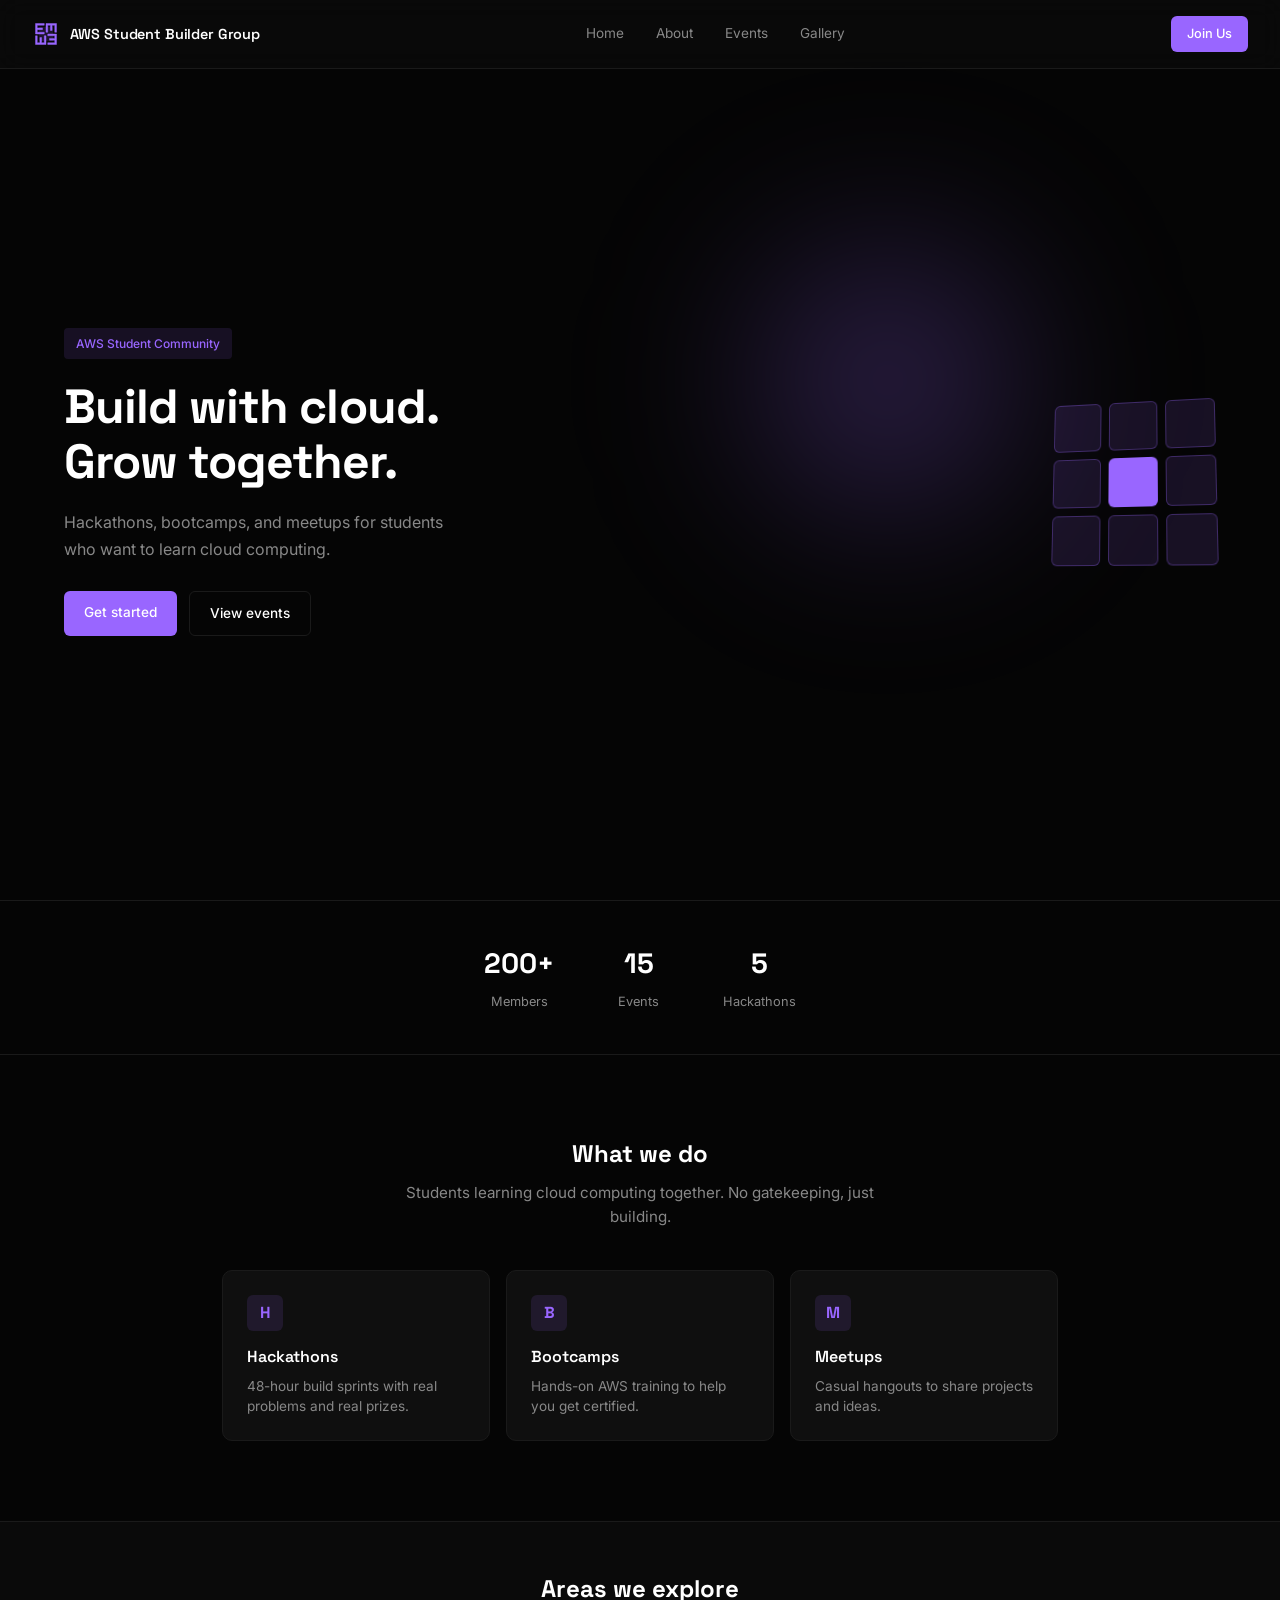
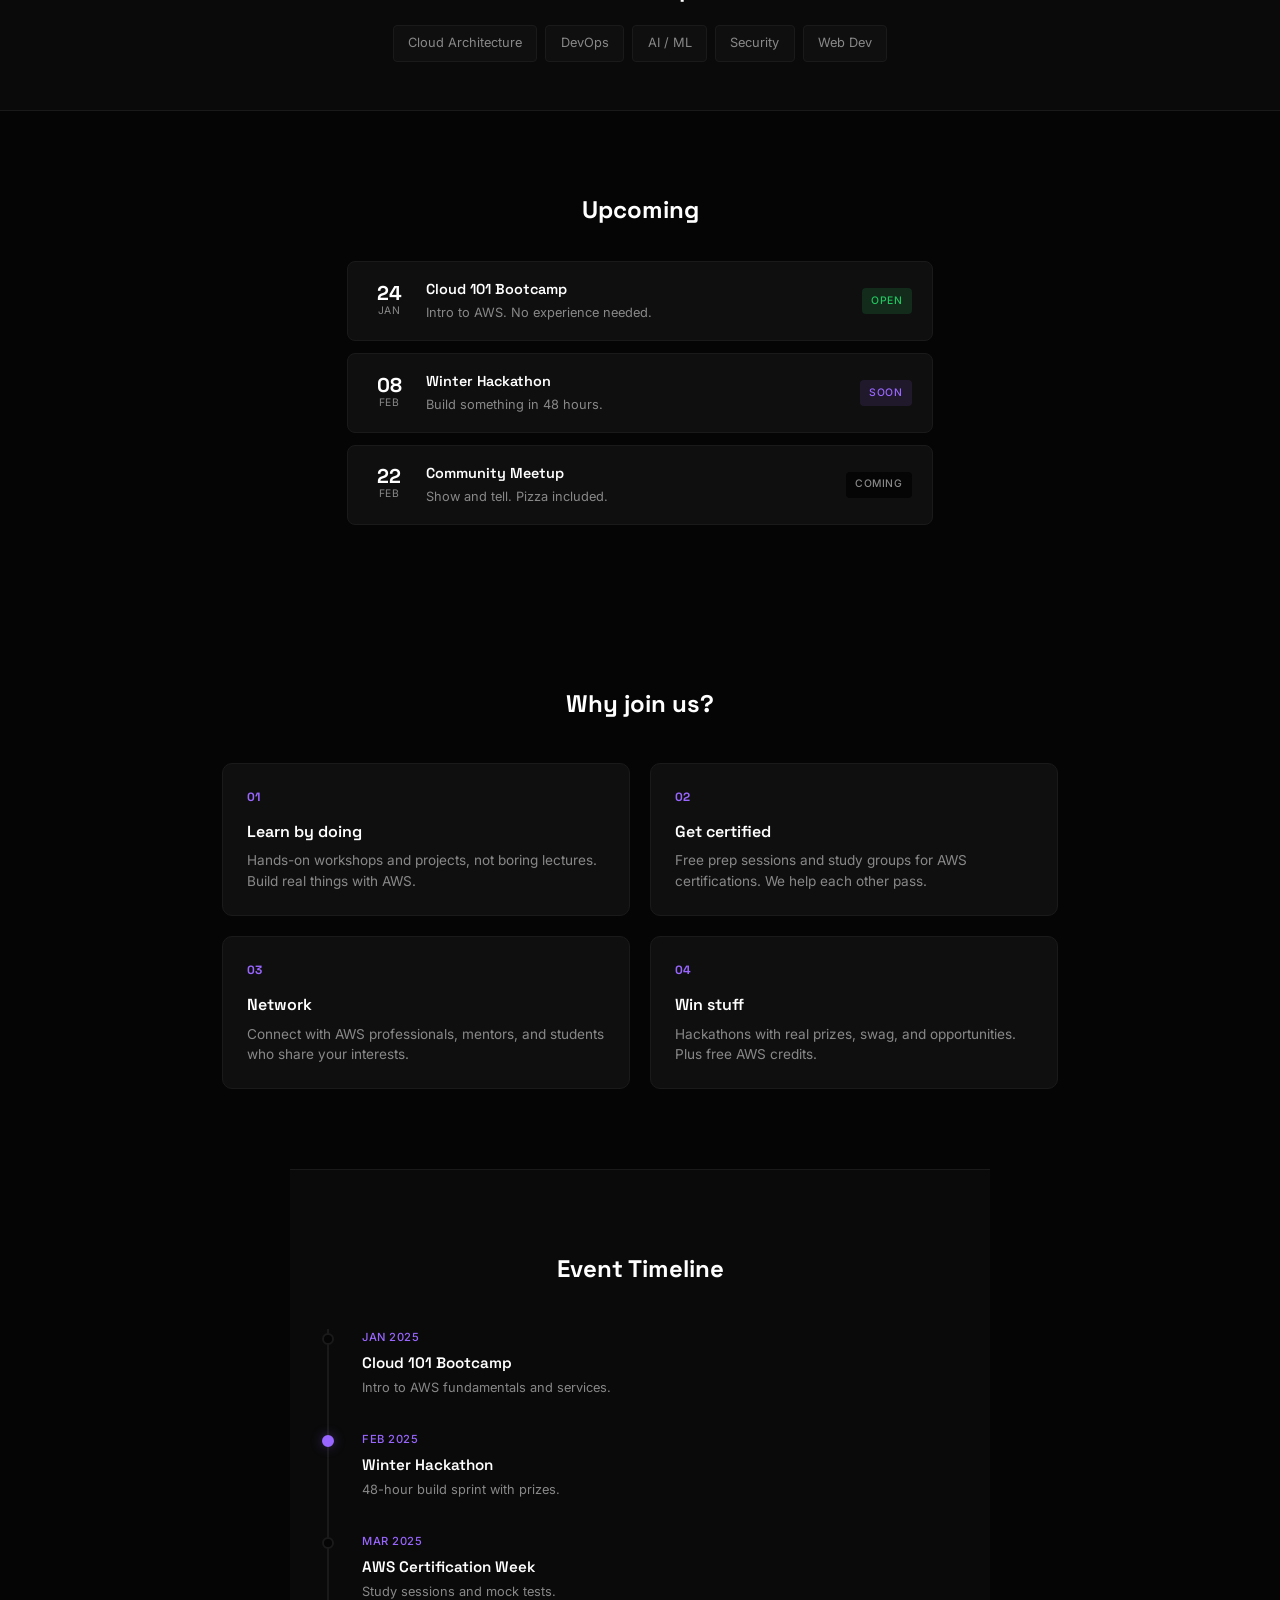
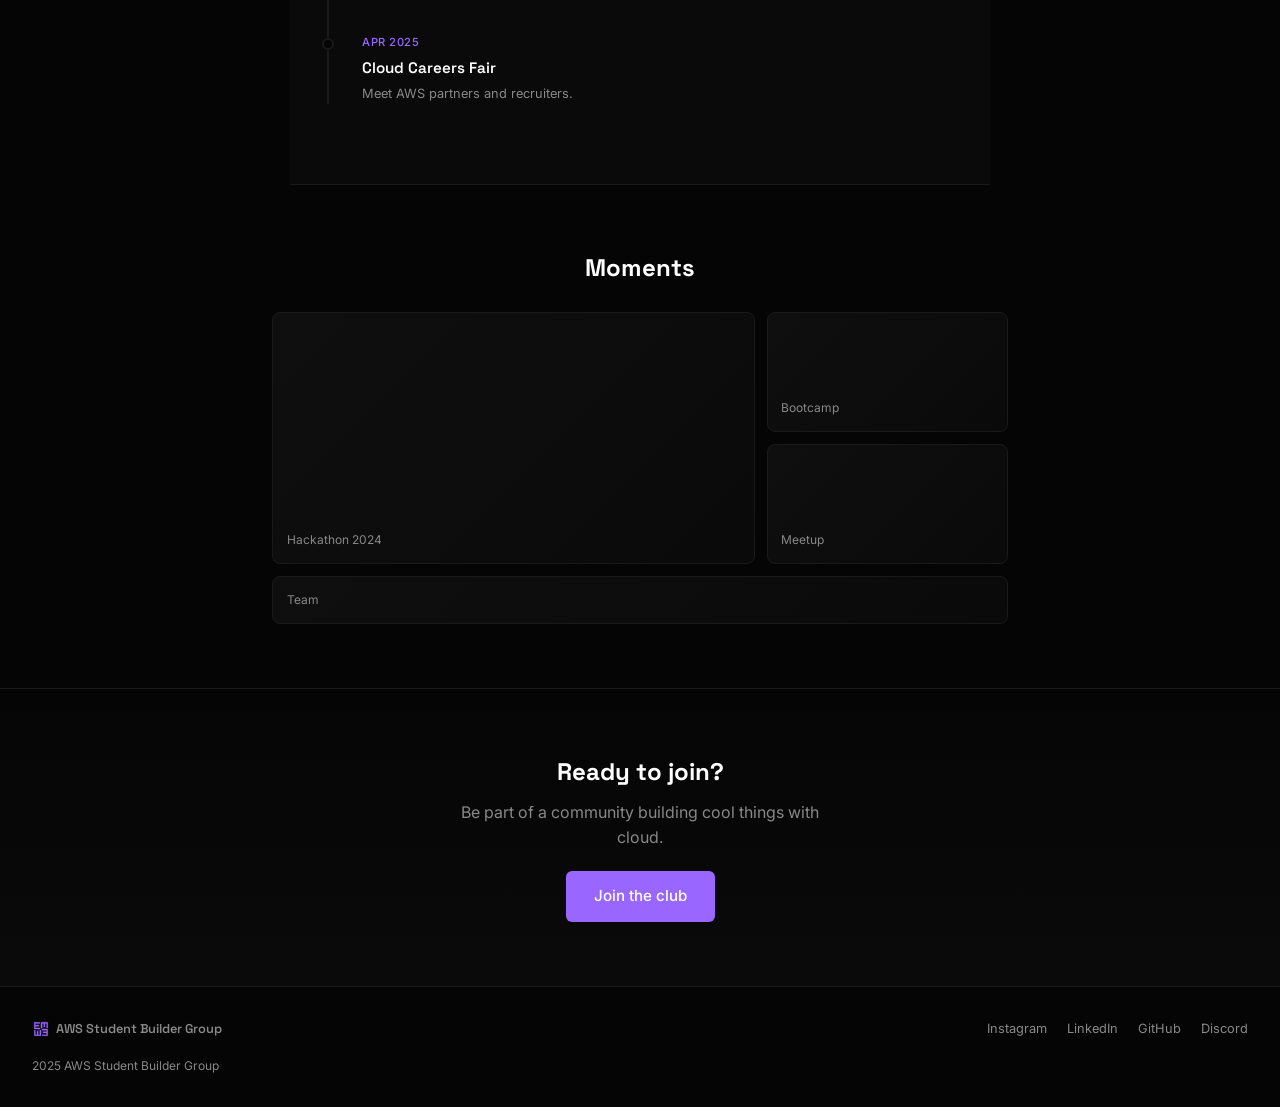
==== index.html @ 711fc190 "." ====
<!DOCTYPE html>
<html lang="en">
<head>
  <meta charset="UTF-8">
  <meta name="viewport" content="width=device-width, initial-scale=1.0">
  <title>AWS Student Builder Group</title>
  <link rel="stylesheet" href="style.css">
  <link rel="preconnect" href="https://fonts.googleapis.com">
  <link href="https://fonts.googleapis.com/css2?family=Inter:wght@400;500;600&family=Space+Grotesk:wght@500;600;700&display=swap" rel="stylesheet">
</head>
<body>

  <nav class="nav">
    <a href="#" class="logo">
      <div class="e-square-logo">
        <svg viewBox="0 0 32 32" fill="none" xmlns="http://www.w3.org/2000/svg">
          <!-- Top E (horizontal) -->
          <path d="M4 4H14V6H6V9H12V11H6V14H14V16H4V4Z" fill="var(--purple)" stroke="var(--purple)" stroke-width="0.5"/>
          <!-- Right E (rotated 90deg) -->
          <path d="M28 4V14H26V6H23V12H21V6H18V14H16V4H28Z" fill="var(--purple)" stroke="var(--purple)" stroke-width="0.5"/>
          <!-- Bottom E (horizontal, flipped) -->
          <path d="M28 28H18V26H26V23H20V21H26V18H18V16H28V28Z" fill="var(--purple)" stroke="var(--purple)" stroke-width="0.5"/>
          <!-- Left E (rotated 90deg, flipped) -->
          <path d="M4 28V18H6V26H9V20H11V26H14V18H16V28H4Z" fill="var(--purple)" stroke="var(--purple)" stroke-width="0.5"/>
          <!-- Inner fill (lighter) -->
          <rect x="8" y="8" width="16" height="16" fill="rgba(153, 102, 255, 0.15)" rx="1"/>
        </svg>
      </div>
      <span class="logo-text">AWS Student Builder Group</span>
    </a>
    
    <div class="nav-links" id="navLinks">
      <a href="#home">Home</a>
      <a href="#about">About</a>
      <a href="#events">Events</a>
      <a href="#gallery">Gallery</a>
    </div>
    
    <a href="#join" class="nav-btn">Join Us</a>
    
    <button class="burger" id="burger" aria-label="Menu">
      <span></span>
    </button>
  </nav>

  <main>
    <section class="hero" id="home">
      <div class="hero-glow"></div>
      <div class="hero-content">
        <p class="tag">AWS Student Community</p>
        <h1>Build with cloud.<br>Grow together.</h1>
        <p class="hero-sub">Hackathons, bootcamps, and meetups for students who want to learn cloud computing.</p>
        <div class="hero-btns">
          <a href="#join" class="btn primary">Get started</a>
          <a href="#events" class="btn secondary">View events</a>
        </div>
      </div>
      <div class="hero-visual">
        <div class="cube-grid">
          <div class="cube c1"></div>
          <div class="cube c2"></div>
          <div class="cube c3"></div>
          <div class="cube c4"></div>
          <div class="cube c5"></div>
          <div class="cube c6"></div>
          <div class="cube c7"></div>
          <div class="cube c8"></div>
          <div class="cube c9"></div>
        </div>
      </div>
    </section>

    <section class="stats">
      <div class="stat">
        <span class="stat-num">200+</span>
        <span class="stat-label">Members</span>
      </div>
      <div class="stat">
        <span class="stat-num">15</span>
        <span class="stat-label">Events</span>
      </div>
      <div class="stat">
        <span class="stat-num">5</span>
        <span class="stat-label">Hackathons</span>
      </div>
    </section>

    <section class="about" id="about">
      <div class="about-header">
        <h2>What we do</h2>
        <p>Students learning cloud computing together. No gatekeeping, just building.</p>
      </div>
      <div class="cards">
        <div class="card">
          <div class="card-icon">H</div>
          <h3>Hackathons</h3>
          <p>48-hour build sprints with real problems and real prizes.</p>
        </div>
        <div class="card">
          <div class="card-icon">B</div>
          <h3>Bootcamps</h3>
          <p>Hands-on AWS training to help you get certified.</p>
        </div>
        <div class="card">
          <div class="card-icon">M</div>
          <h3>Meetups</h3>
          <p>Casual hangouts to share projects and ideas.</p>
        </div>
      </div>
    </section>

    <section class="domains">
      <h2>Areas we explore</h2>
      <div class="domain-pills">
        <span class="pill">Cloud Architecture</span>
        <span class="pill">DevOps</span>
        <span class="pill">AI / ML</span>
        <span class="pill">Security</span>
        <span class="pill">Web Dev</span>
      </div>
    </section>

    <section class="events" id="events">
      <h2>Upcoming</h2>
      <div class="events-list">
        <article class="event">
          <div class="event-date">
            <span class="day">24</span>
            <span class="month">Jan</span>
          </div>
          <div class="event-info">
            <h3>Cloud 101 Bootcamp</h3>
            <p>Intro to AWS. No experience needed.</p>
          </div>
          <span class="event-status open">Open</span>
        </article>
        <article class="event">
          <div class="event-date">
            <span class="day">08</span>
            <span class="month">Feb</span>
          </div>
          <div class="event-info">
            <h3>Winter Hackathon</h3>
            <p>Build something in 48 hours.</p>
          </div>
          <span class="event-status soon">Soon</span>
        </article>
        <article class="event">
          <div class="event-date">
            <span class="day">22</span>
            <span class="month">Feb</span>
          </div>
          <div class="event-info">
            <h3>Community Meetup</h3>
            <p>Show and tell. Pizza included.</p>
          </div>
          <span class="event-status">Coming</span>
        </article>
      </div>
    </section>

    <section class="why-join" id="why">
      <h2>Why join us?</h2>
      <div class="why-grid">
        <div class="why-card">
          <div class="why-num">01</div>
          <h3>Learn by doing</h3>
          <p>Hands-on workshops and projects, not boring lectures. Build real things with AWS.</p>
        </div>
        <div class="why-card">
          <div class="why-num">02</div>
          <h3>Get certified</h3>
          <p>Free prep sessions and study groups for AWS certifications. We help each other pass.</p>
        </div>
        <div class="why-card">
          <div class="why-num">03</div>
          <h3>Network</h3>
          <p>Connect with AWS professionals, mentors, and students who share your interests.</p>
        </div>
        <div class="why-card">
          <div class="why-num">04</div>
          <h3>Win stuff</h3>
          <p>Hackathons with real prizes, swag, and opportunities. Plus free AWS credits.</p>
        </div>
      </div>
    </section>

    <section class="timeline" id="timeline">
      <h2>Event Timeline</h2>
      <div class="timeline-track">
        <div class="timeline-item">
          <div class="timeline-dot"></div>
          <div class="timeline-content">
            <span class="timeline-date">Jan 2025</span>
            <h3>Cloud 101 Bootcamp</h3>
            <p>Intro to AWS fundamentals and services.</p>
          </div>
        </div>
        <div class="timeline-item">
          <div class="timeline-dot active"></div>
          <div class="timeline-content">
            <span class="timeline-date">Feb 2025</span>
            <h3>Winter Hackathon</h3>
            <p>48-hour build sprint with prizes.</p>
          </div>
        </div>
        <div class="timeline-item">
          <div class="timeline-dot"></div>
          <div class="timeline-content">
            <span class="timeline-date">Mar 2025</span>
            <h3>AWS Certification Week</h3>
            <p>Study sessions and mock tests.</p>
          </div>
        </div>
        <div class="timeline-item">
          <div class="timeline-dot"></div>
          <div class="timeline-content">
            <span class="timeline-date">Apr 2025</span>
            <h3>Cloud Careers Fair</h3>
            <p>Meet AWS partners and recruiters.</p>
          </div>
        </div>
      </div>
    </section>

    <section class="gallery" id="gallery">
      <h2>Moments</h2>
      <div class="gallery-grid">
        <div class="gallery-item g1"><span>Hackathon 2024</span></div>
        <div class="gallery-item g2"><span>Bootcamp</span></div>
        <div class="gallery-item g3"><span>Meetup</span></div>
        <div class="gallery-item g4"><span>Team</span></div>
      </div>
    </section>

    <section class="join" id="join">
      <div class="join-content">
        <h2>Ready to join?</h2>
        <p>Be part of a community building cool things with cloud.</p>
        <a href="#" class="btn primary lg">Join the club</a>
      </div>
    </section>
  </main>

  <footer class="footer">
    <div class="footer-inner">
      <div class="footer-brand">
        <div class="e-square-logo sm">
          <svg viewBox="0 0 32 32" fill="none" xmlns="http://www.w3.org/2000/svg">
            <path d="M4 4H14V6H6V9H12V11H6V14H14V16H4V4Z" fill="var(--purple)" stroke="var(--purple)" stroke-width="0.5"/>
            <path d="M28 4V14H26V6H23V12H21V6H18V14H16V4H28Z" fill="var(--purple)" stroke="var(--purple)" stroke-width="0.5"/>
            <path d="M28 28H18V26H26V23H20V21H26V18H18V16H28V28Z" fill="var(--purple)" stroke="var(--purple)" stroke-width="0.5"/>
            <path d="M4 28V18H6V26H9V20H11V26H14V18H16V28H4Z" fill="var(--purple)" stroke="var(--purple)" stroke-width="0.5"/>
            <rect x="8" y="8" width="16" height="16" fill="rgba(153, 102, 255, 0.15)" rx="1"/>
          </svg>
        </div>
        <span>AWS Student Builder Group</span>
      </div>
      <div class="footer-links">
        <a href="#">Instagram</a>
        <a href="#">LinkedIn</a>
        <a href="#">GitHub</a>
        <a href="#">Discord</a>
      </div>
    </div>
    <p class="footer-copy">2025 AWS Student Builder Group</p>
  </footer>

  <script src="main.js"></script>
</body>
</html>
---- style.css ----
:root {
  --bg: #050505;
  --bg-elevated: #0a0a0a;
  --bg-card: #0f0f0f;
  --text: #ffffff;
  --text-soft: #888;
  --purple: #9966FF;
  --purple-light: #b388ff;
  --purple-soft: rgba(153, 102, 255, 0.12);
  --purple-glow: rgba(153, 102, 255, 0.35);
  --border: #1a1a1a;
}

* {
  margin: 0;
  padding: 0;
  box-sizing: border-box;
}

html {
  scroll-behavior: smooth;
}

body {
  font-family: 'Inter', -apple-system, sans-serif;
  background: var(--bg);
  color: var(--text);
  line-height: 1.6;
  -webkit-font-smoothing: antialiased;
}

/* Nav */
.nav {
  position: fixed;
  top: 0;
  left: 0;
  right: 0;
  z-index: 100;
  display: flex;
  align-items: center;
  justify-content: space-between;
  padding: 1rem 2rem;
  background: rgba(10, 10, 10, 0.8);
  backdrop-filter: blur(12px);
  border-bottom: 1px solid var(--border);
}

.logo {
  display: flex;
  align-items: center;
  gap: 0.6rem;
  text-decoration: none;
}

/* E-Square Logo - 4 Es forming a square */
.e-square-logo {
  width: 28px;
  height: 28px;
}

.e-square-logo svg {
  width: 100%;
  height: 100%;
}

.e-square-logo.sm {
  width: 18px;
  height: 18px;
}

.aws-logo {
  height: 22px;
  color: var(--text);
}

.logo-text {
  font-family: 'Space Grotesk', sans-serif;
  font-weight: 600;
  font-size: 0.9rem;
  color: var(--text);
  letter-spacing: -0.01em;
}

.nav-links {
  display: flex;
  gap: 2rem;
}

.nav-links a {
  color: var(--text-soft);
  text-decoration: none;
  font-size: 0.85rem;
  transition: color 0.2s;
}

.nav-links a:hover {
  color: var(--text);
}

.nav-btn {
  background: var(--purple);
  color: white;
  padding: 0.5rem 1rem;
  border-radius: 6px;
  text-decoration: none;
  font-size: 0.8rem;
  font-weight: 500;
  transition: all 0.2s;
}

.nav-btn:hover {
  background: #8855ee;
  transform: translateY(-1px);
}

.burger {
  display: none;
  background: none;
  border: none;
  width: 24px;
  height: 18px;
  cursor: pointer;
  position: relative;
}

.burger span,
.burger::before,
.burger::after {
  content: '';
  position: absolute;
  left: 0;
  width: 100%;
  height: 2px;
  background: var(--text);
  transition: 0.2s;
}

.burger::before { top: 0; }
.burger span { top: 50%; transform: translateY(-50%); }
.burger::after { bottom: 0; }

/* Buttons */
.btn {
  display: inline-block;
  padding: 0.65rem 1.25rem;
  font-size: 0.85rem;
  font-weight: 500;
  text-decoration: none;
  border-radius: 6px;
  transition: all 0.2s;
  cursor: pointer;
  border: none;
  font-family: inherit;
}

.btn.primary {
  background: var(--purple);
  color: white;
}

.btn.primary:hover {
  background: #8855ee;
  transform: translateY(-2px);
  box-shadow: 0 8px 20px var(--purple-glow);
}

.btn.secondary {
  background: transparent;
  color: var(--text);
  border: 1px solid var(--border);
}

.btn.secondary:hover {
  border-color: var(--text-soft);
}

.btn.lg {
  padding: 0.85rem 1.75rem;
  font-size: 0.95rem;
}

/* Hero */
.hero {
  position: relative;
  min-height: 100vh;
  display: flex;
  align-items: center;
  justify-content: space-between;
  padding: 8rem 4rem 4rem;
  gap: 4rem;
  overflow: hidden;
}

.hero-glow {
  position: absolute;
  top: 20%;
  right: 15%;
  width: 400px;
  height: 400px;
  background: radial-gradient(circle, var(--purple-glow) 0%, transparent 70%);
  filter: blur(80px);
  pointer-events: none;
}

.hero-content {
  max-width: 480px;
  position: relative;
  z-index: 1;
}

.tag {
  display: inline-block;
  background: var(--purple-soft);
  color: var(--purple);
  font-size: 0.75rem;
  font-weight: 500;
  padding: 0.35rem 0.75rem;
  border-radius: 4px;
  margin-bottom: 1.25rem;
}

.hero h1 {
  font-family: 'Space Grotesk', sans-serif;
  font-size: clamp(2.25rem, 4.5vw, 3rem);
  font-weight: 700;
  line-height: 1.15;
  margin-bottom: 1.25rem;
  letter-spacing: -0.02em;
}

.hero-sub {
  color: var(--text-soft);
  font-size: 1rem;
  max-width: 380px;
  margin-bottom: 1.75rem;
  line-height: 1.7;
}

.hero-btns {
  display: flex;
  gap: 0.75rem;
  flex-wrap: wrap;
}

/* Cube grid visual */
.hero-visual {
  position: relative;
  z-index: 1;
}

.cube-grid {
  display: grid;
  grid-template-columns: repeat(3, 50px);
  gap: 8px;
  transform: perspective(600px) rotateX(10deg) rotateY(-10deg);
}

.cube {
  width: 50px;
  height: 50px;
  background: var(--purple-soft);
  border: 1px solid rgba(153, 102, 255, 0.3);
  border-radius: 6px;
  transition: all 0.3s;
}

.cube:hover {
  background: var(--purple);
  transform: translateY(-4px);
  box-shadow: 0 8px 16px var(--purple-glow);
}

.cube.c1 { animation: pulse 3s ease-in-out infinite; }
.cube.c3 { animation: pulse 3s ease-in-out 0.5s infinite; }
.cube.c5 { animation: pulse 3s ease-in-out 1s infinite; background: var(--purple); }
.cube.c7 { animation: pulse 3s ease-in-out 1.5s infinite; }
.cube.c9 { animation: pulse 3s ease-in-out 2s infinite; }

@keyframes pulse {
  0%, 100% { opacity: 0.6; }
  50% { opacity: 1; }
}

/* Stats */
.stats {
  display: flex;
  justify-content: center;
  gap: 4rem;
  padding: 2.5rem 2rem;
  border-top: 1px solid var(--border);
  border-bottom: 1px solid var(--border);
}

.stat {
  text-align: center;
}

.stat-num {
  display: block;
  font-family: 'Space Grotesk', sans-serif;
  font-size: 1.75rem;
  font-weight: 700;
  color: var(--text);
  margin-bottom: 0.15rem;
}

.stat-label {
  font-size: 0.8rem;
  color: var(--text-soft);
}

/* About */
.about {
  padding: 5rem 2rem;
  max-width: 900px;
  margin: 0 auto;
}

.about-header {
  text-align: center;
  max-width: 500px;
  margin: 0 auto 2.5rem;
}

.about-header h2,
.domains h2,
.events h2,
.gallery h2,
.join h2 {
  font-family: 'Space Grotesk', sans-serif;
  font-size: 1.5rem;
  font-weight: 700;
  margin-bottom: 0.5rem;
}

.about-header p {
  color: var(--text-soft);
  font-size: 0.95rem;
}

.cards {
  display: grid;
  grid-template-columns: repeat(3, 1fr);
  gap: 1rem;
}

.card {
  background: var(--bg-card);
  border: 1px solid var(--border);
  border-radius: 10px;
  padding: 1.5rem;
  transition: all 0.2s;
}

.card:hover {
  border-color: var(--purple);
  transform: translateY(-2px);
}

.card-icon {
  width: 36px;
  height: 36px;
  background: var(--purple-soft);
  border-radius: 6px;
  display: flex;
  align-items: center;
  justify-content: center;
  font-family: 'Space Grotesk', sans-serif;
  font-weight: 700;
  font-size: 1rem;
  color: var(--purple);
  margin-bottom: 0.85rem;
}

.card h3 {
  font-family: 'Space Grotesk', sans-serif;
  font-size: 1rem;
  font-weight: 600;
  margin-bottom: 0.35rem;
}

.card p {
  color: var(--text-soft);
  font-size: 0.85rem;
  line-height: 1.5;
}

/* Domains */
.domains {
  padding: 3rem 2rem;
  text-align: center;
  background: var(--bg-elevated);
  border-top: 1px solid var(--border);
  border-bottom: 1px solid var(--border);
}

.domain-pills {
  display: flex;
  justify-content: center;
  flex-wrap: wrap;
  gap: 0.5rem;
  max-width: 500px;
  margin: 1rem auto 0;
}

.pill {
  background: var(--bg-card);
  border: 1px solid var(--border);
  padding: 0.45rem 0.9rem;
  border-radius: 4px;
  font-size: 0.8rem;
  color: var(--text-soft);
  transition: all 0.2s;
  cursor: default;
}

.pill:hover {
  border-color: var(--purple);
  color: var(--purple);
}

/* Events */
.events {
  padding: 5rem 2rem;
  max-width: 650px;
  margin: 0 auto;
}

.events h2 {
  text-align: center;
  margin-bottom: 2rem;
}

.events-list {
  display: flex;
  flex-direction: column;
  gap: 0.75rem;
}

.event {
  display: flex;
  align-items: center;
  gap: 1rem;
  background: var(--bg-card);
  border: 1px solid var(--border);
  border-radius: 8px;
  padding: 1rem 1.25rem;
  transition: border-color 0.2s;
}

.event:hover {
  border-color: var(--text-soft);
}

.event-date {
  display: flex;
  flex-direction: column;
  align-items: center;
  min-width: 42px;
}

.event-date .day {
  font-family: 'Space Grotesk', sans-serif;
  font-size: 1.25rem;
  font-weight: 700;
  line-height: 1;
}

.event-date .month {
  font-size: 0.65rem;
  color: var(--text-soft);
  text-transform: uppercase;
  letter-spacing: 0.5px;
}

.event-info {
  flex: 1;
}

.event-info h3 {
  font-family: 'Space Grotesk', sans-serif;
  font-size: 0.9rem;
  font-weight: 600;
  margin-bottom: 0.15rem;
}

.event-info p {
  color: var(--text-soft);
  font-size: 0.8rem;
}

.event-status {
  font-size: 0.65rem;
  font-weight: 500;
  text-transform: uppercase;
  letter-spacing: 0.5px;
  padding: 0.3rem 0.6rem;
  border-radius: 4px;
  background: var(--bg);
  color: var(--text-soft);
}

.event-status.open {
  background: rgba(34, 197, 94, 0.15);
  color: #22c55e;
}

.event-status.soon {
  background: var(--purple-soft);
  color: var(--purple);
}

/* Gallery */
.gallery {
  padding: 4rem 2rem;
  max-width: 800px;
  margin: 0 auto;
}

/* Why Join */
.why-join {
  padding: 5rem 2rem;
  max-width: 900px;
  margin: 0 auto;
}

.why-join h2 {
  font-family: 'Space Grotesk', sans-serif;
  font-size: 1.5rem;
  font-weight: 700;
  text-align: center;
  margin-bottom: 2.5rem;
}

.why-grid {
  display: grid;
  grid-template-columns: repeat(2, 1fr);
  gap: 1.25rem;
}

.why-card {
  background: var(--bg-card);
  border: 1px solid var(--border);
  border-radius: 10px;
  padding: 1.5rem;
  transition: all 0.2s;
}

.why-card:hover {
  border-color: var(--purple);
}

.why-num {
  font-family: 'Space Grotesk', sans-serif;
  font-size: 0.75rem;
  font-weight: 700;
  color: var(--purple);
  margin-bottom: 0.75rem;
}

.why-card h3 {
  font-family: 'Space Grotesk', sans-serif;
  font-size: 1rem;
  font-weight: 600;
  margin-bottom: 0.35rem;
}

.why-card p {
  color: var(--text-soft);
  font-size: 0.85rem;
  line-height: 1.5;
}

/* Timeline */
.timeline {
  padding: 5rem 2rem;
  max-width: 700px;
  margin: 0 auto;
  background: var(--bg-elevated);
  border-top: 1px solid var(--border);
  border-bottom: 1px solid var(--border);
}

.timeline h2 {
  font-family: 'Space Grotesk', sans-serif;
  font-size: 1.5rem;
  font-weight: 700;
  text-align: center;
  margin-bottom: 2.5rem;
}

.timeline-track {
  position: relative;
  padding-left: 2rem;
}

.timeline-track::before {
  content: '';
  position: absolute;
  left: 5px;
  top: 0;
  bottom: 0;
  width: 2px;
  background: var(--border);
}

.timeline-item {
  position: relative;
  padding-bottom: 2rem;
}

.timeline-item:last-child {
  padding-bottom: 0;
}

.timeline-dot {
  position: absolute;
  left: -2rem;
  top: 0.25rem;
  width: 12px;
  height: 12px;
  background: var(--bg);
  border: 2px solid var(--border);
  border-radius: 50%;
}

.timeline-dot.active {
  background: var(--purple);
  border-color: var(--purple);
  box-shadow: 0 0 12px var(--purple-glow);
}

.timeline-content {
  padding-left: 0.5rem;
}

.timeline-date {
  font-size: 0.7rem;
  font-weight: 500;
  color: var(--purple);
  text-transform: uppercase;
  letter-spacing: 0.5px;
  display: block;
  margin-bottom: 0.25rem;
}

.timeline-content h3 {
  font-family: 'Space Grotesk', sans-serif;
  font-size: 0.95rem;
  font-weight: 600;
  margin-bottom: 0.2rem;
}

.timeline-content p {
  color: var(--text-soft);
  font-size: 0.8rem;
}

.gallery h2 {
  text-align: center;
  margin-bottom: 1.5rem;
}

.gallery-grid {
  display: grid;
  grid-template-columns: 2fr 1fr;
  grid-template-rows: repeat(2, 120px);
  gap: 0.75rem;
}

.gallery-item {
  background: linear-gradient(135deg, var(--bg-card) 0%, var(--bg-elevated) 100%);
  border: 1px solid var(--border);
  border-radius: 8px;
  display: flex;
  align-items: flex-end;
  padding: 0.85rem;
  transition: all 0.2s;
}

.gallery-item:hover {
  border-color: var(--purple);
  transform: scale(1.01);
}

.gallery-item span {
  font-size: 0.75rem;
  color: var(--text-soft);
}

.gallery-item.g1 {
  grid-row: span 2;
}

.gallery-item.g4 {
  grid-column: span 2;
}

/* Join */
.join {
  padding: 4rem 2rem;
  background: linear-gradient(180deg, var(--bg) 0%, var(--bg-elevated) 100%);
  text-align: center;
  border-top: 1px solid var(--border);
}

.join-content {
  max-width: 360px;
  margin: 0 auto;
}

.join p {
  color: var(--text-soft);
  margin-bottom: 1.25rem;
}

/* Footer */
.footer {
  padding: 2rem;
  border-top: 1px solid var(--border);
}

.footer-inner {
  display: flex;
  justify-content: space-between;
  align-items: center;
  margin-bottom: 1rem;
}

.footer-brand {
  display: flex;
  align-items: center;
  gap: 0.4rem;
}

.footer-brand span {
  font-family: 'Space Grotesk', sans-serif;
  font-weight: 600;
  font-size: 0.8rem;
  color: var(--text-soft);
}

.aws-logo-sm {
  height: 16px;
  color: var(--text-soft);
}

.footer-links {
  display: flex;
  gap: 1.25rem;
}

.footer-links a {
  color: var(--text-soft);
  text-decoration: none;
  font-size: 0.8rem;
  transition: color 0.2s;
}

.footer-links a:hover {
  color: var(--text);
}

.footer-copy {
  font-size: 0.75rem;
  color: var(--text-soft);
}

/* Mobile */
@media (max-width: 900px) {
  .cards {
    grid-template-columns: 1fr;
  }
  
  .why-grid {
    grid-template-columns: 1fr;
  }
  
  .gallery-grid {
    grid-template-columns: 1fr 1fr;
    grid-template-rows: auto;
  }
  
  .gallery-item.g1,
  .gallery-item.g4 {
    grid-row: auto;
    grid-column: auto;
  }
}

@media (max-width: 768px) {
  .nav {
    padding: 0.85rem 1.25rem;
  }
  
  .nav-links {
    display: none;
    position: absolute;
    top: 100%;
    left: 0;
    right: 0;
    flex-direction: column;
    background: var(--bg);
    padding: 1.25rem;
    border-bottom: 1px solid var(--border);
    gap: 0.85rem;
  }
  
  .nav-links.open {
    display: flex;
  }
  
  .nav-btn {
    display: none;
  }
  
  .burger {
    display: block;
  }
  
  .hero {
    flex-direction: column;
    padding: 6rem 1.5rem 3rem;
    text-align: center;
  }
  
  .hero-content {
    max-width: 100%;
  }
  
  .hero-sub {
    max-width: 100%;
  }
  
  .hero-btns {
    justify-content: center;
  }
  
  .hero-glow {
    top: 10%;
    right: auto;
    left: 50%;
    transform: translateX(-50%);
    width: 300px;
    height: 300px;
  }
  
  .cube-grid {
    transform: perspective(600px) rotateX(5deg) rotateY(-5deg);
  }
  
  .stats {
    gap: 2rem;
  }
  
  .stat-num {
    font-size: 1.5rem;
  }
  
  .event {
    flex-wrap: wrap;
  }
  
  .event-status {
    margin-left: auto;
  }
}

@media (max-width: 480px) {
  .stats {
    flex-direction: column;
    gap: 1.25rem;
  }
  
  .gallery-grid {
    grid-template-columns: 1fr;
  }
  
  .footer-inner {
    flex-direction: column;
    gap: 1rem;
    text-align: center;
  }
}
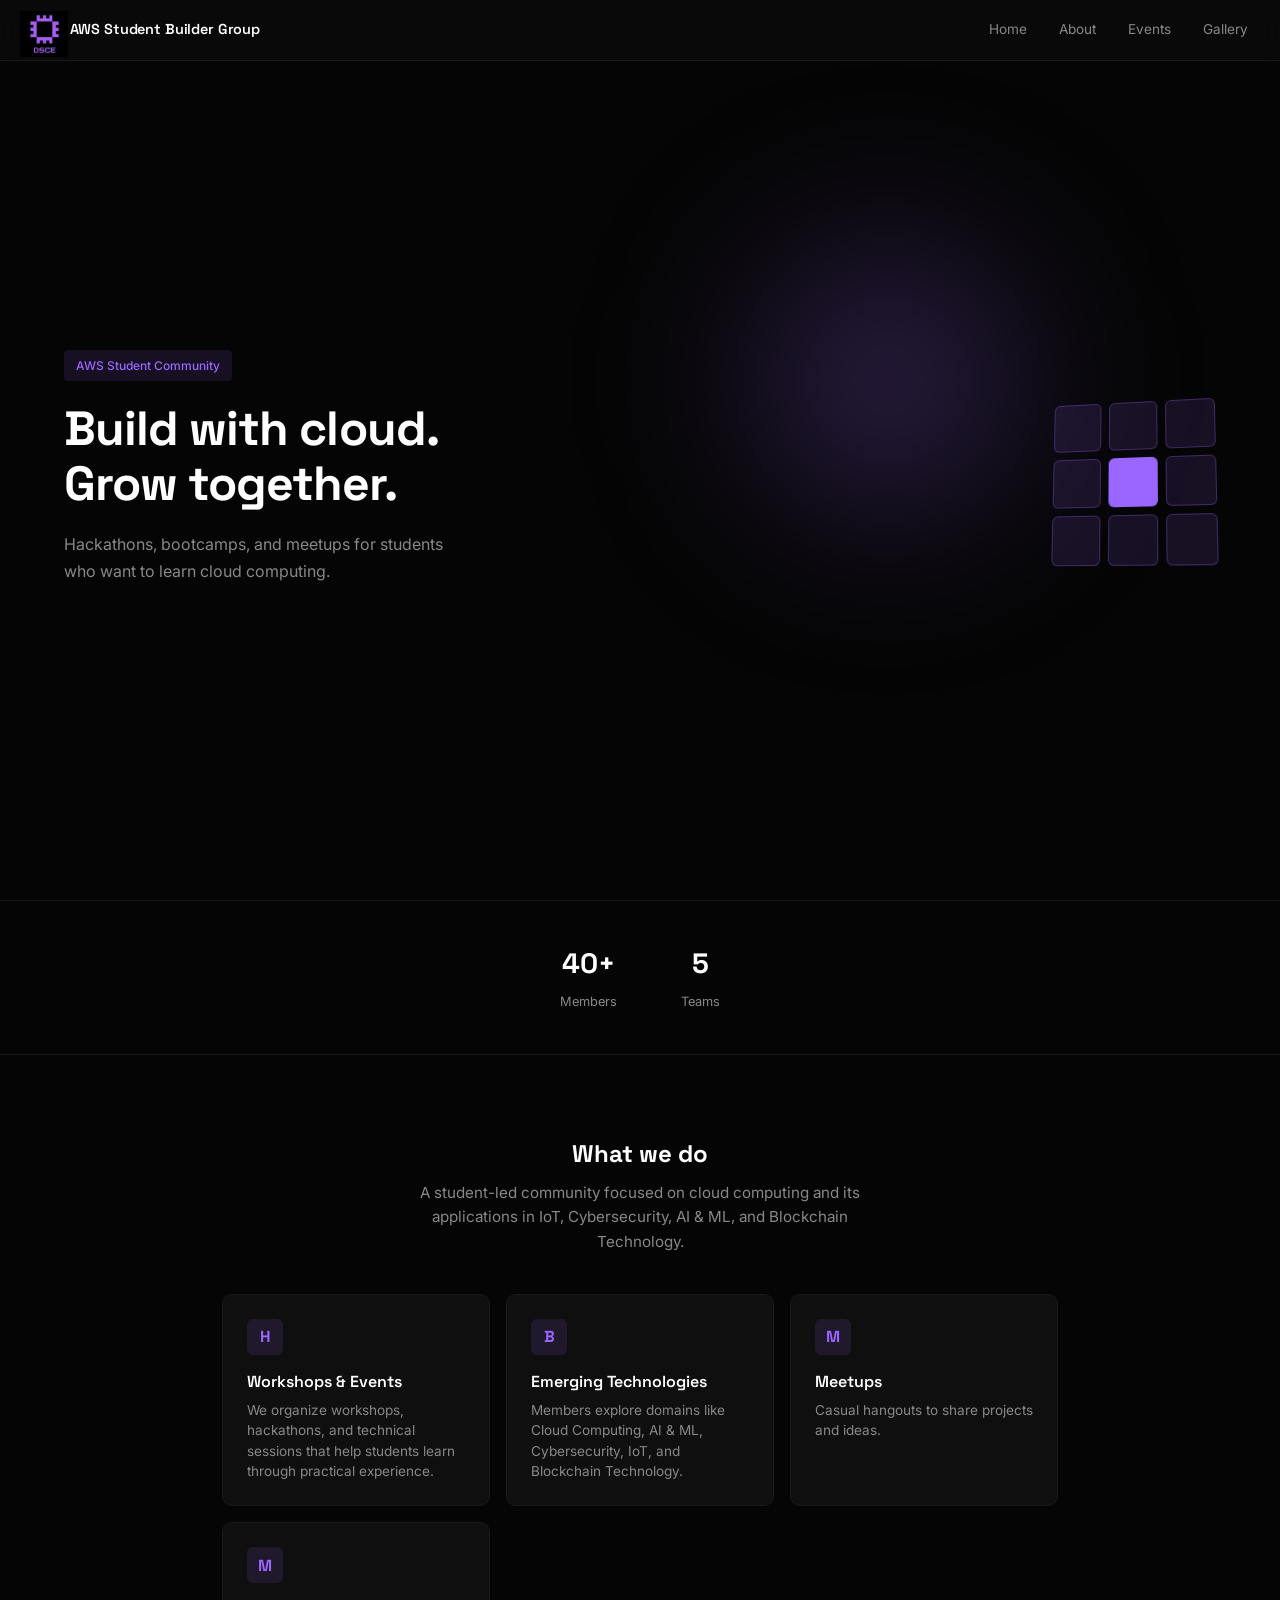
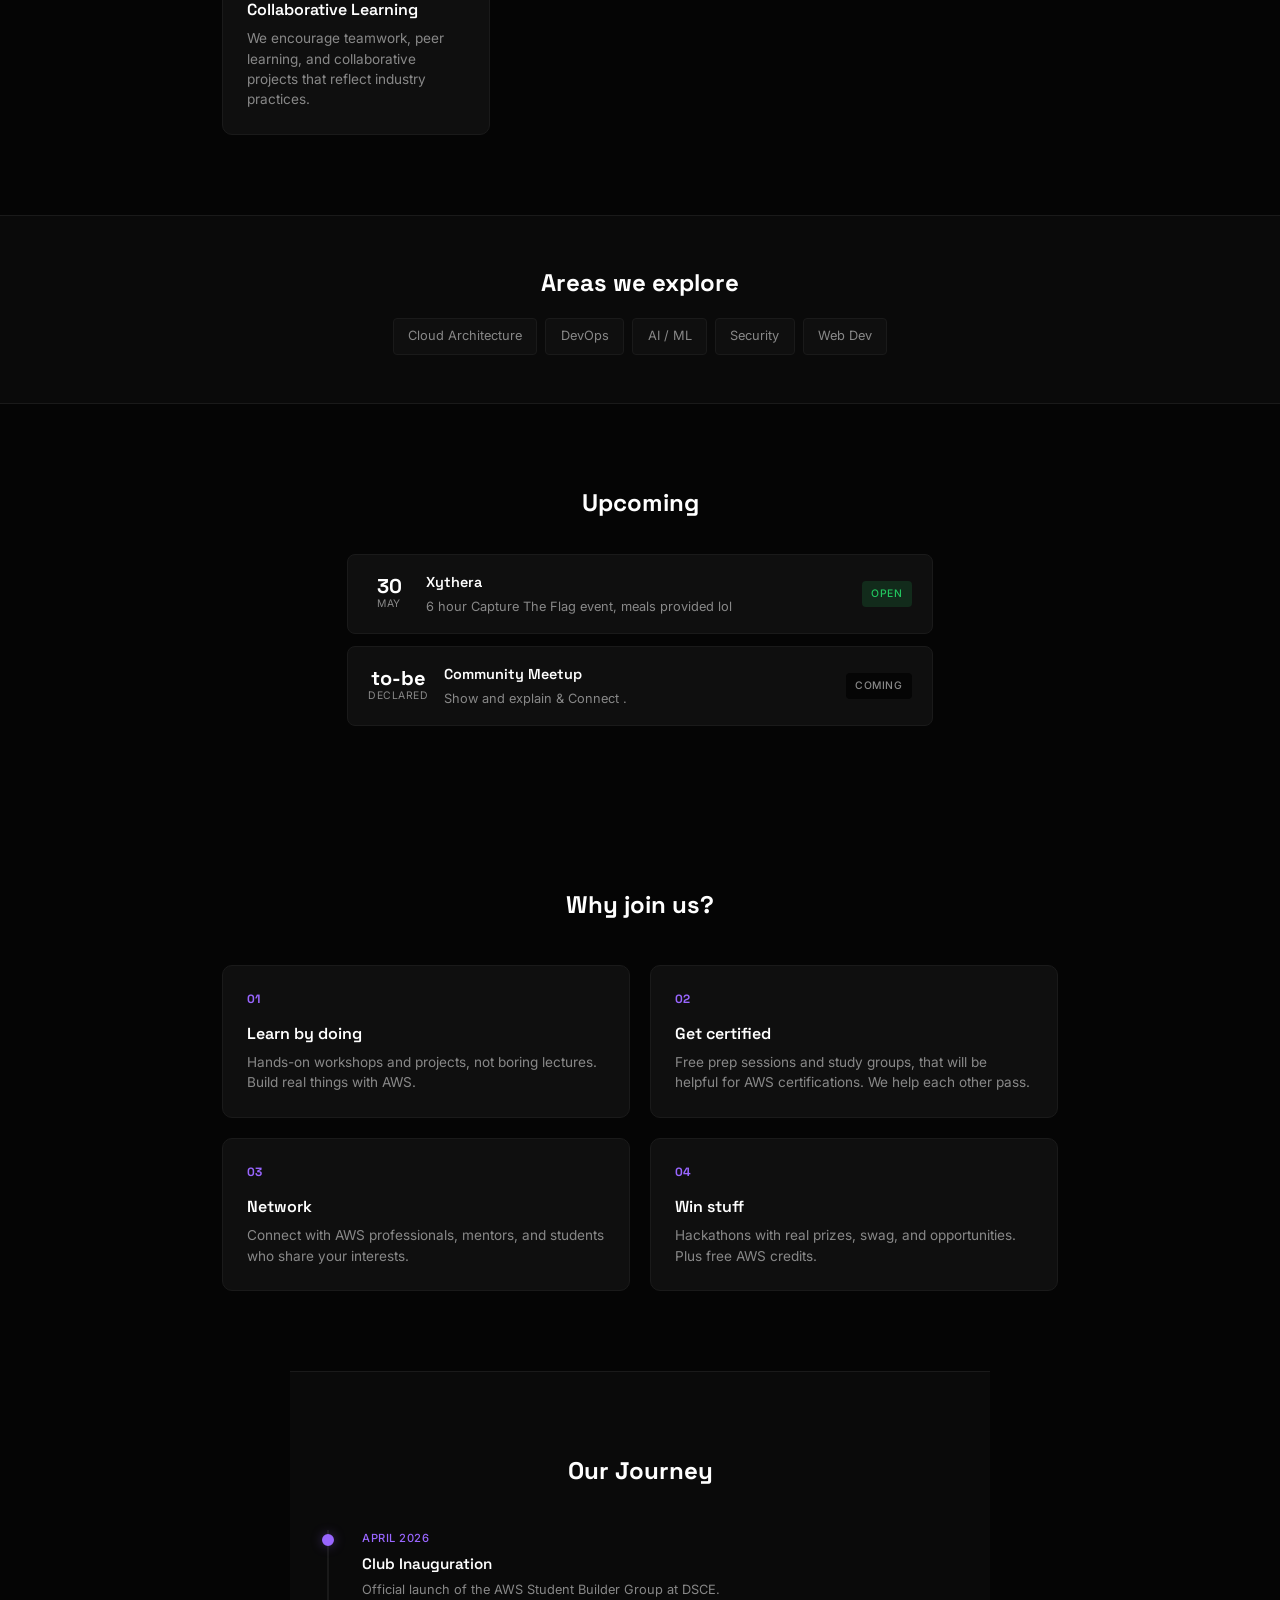
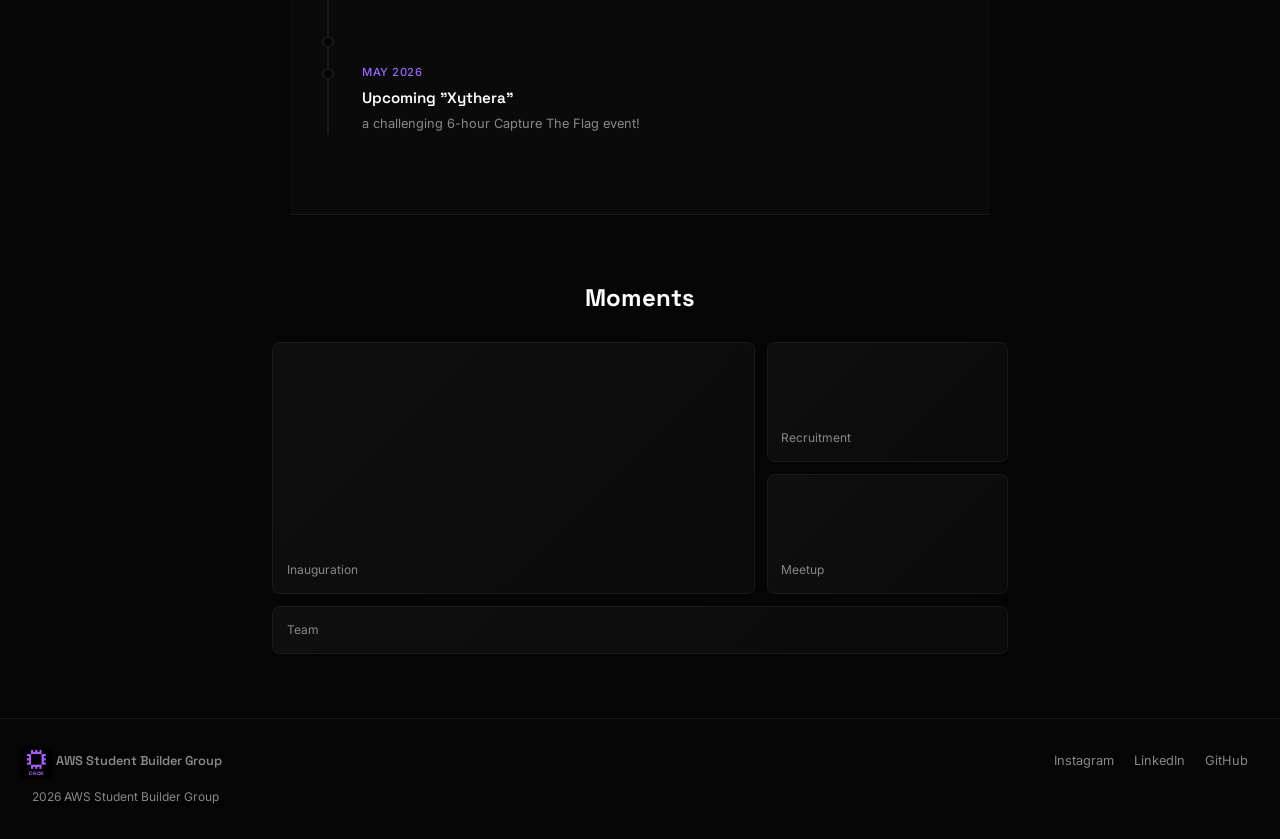
==== commit ba052677: ". ." ====
--- a/index.html
+++ b/index.html
@@ -13,19 +13,8 @@
   <nav class="nav">
     <a href="#" class="logo">
       <div class="e-square-logo">
-        <svg viewBox="0 0 32 32" fill="none" xmlns="http://www.w3.org/2000/svg">
-          <!-- Top E (horizontal) -->
-          <path d="M4 4H14V6H6V9H12V11H6V14H14V16H4V4Z" fill="var(--purple)" stroke="var(--purple)" stroke-width="0.5"/>
-          <!-- Right E (rotated 90deg) -->
-          <path d="M28 4V14H26V6H23V12H21V6H18V14H16V4H28Z" fill="var(--purple)" stroke="var(--purple)" stroke-width="0.5"/>
-          <!-- Bottom E (horizontal, flipped) -->
-          <path d="M28 28H18V26H26V23H20V21H26V18H18V16H28V28Z" fill="var(--purple)" stroke="var(--purple)" stroke-width="0.5"/>
-          <!-- Left E (rotated 90deg, flipped) -->
-          <path d="M4 28V18H6V26H9V20H11V26H14V18H16V28H4Z" fill="var(--purple)" stroke="var(--purple)" stroke-width="0.5"/>
-          <!-- Inner fill (lighter) -->
-          <rect x="8" y="8" width="16" height="16" fill="rgba(153, 102, 255, 0.15)" rx="1"/>
-        </svg>
-      </div>
+    <img src="logo.jpg" alt="AWS Student Builder Group Logo">
+</div>
       <span class="logo-text">AWS Student Builder Group</span>
     </a>
     
@@ -36,7 +25,6 @@
       <a href="#gallery">Gallery</a>
     </div>
     
-    <a href="#join" class="nav-btn">Join Us</a>
     
     <button class="burger" id="burger" aria-label="Menu">
       <span></span>
@@ -50,10 +38,6 @@
         <p class="tag">AWS Student Community</p>
         <h1>Build with cloud.<br>Grow together.</h1>
         <p class="hero-sub">Hackathons, bootcamps, and meetups for students who want to learn cloud computing.</p>
-        <div class="hero-btns">
-          <a href="#join" class="btn primary">Get started</a>
-          <a href="#events" class="btn secondary">View events</a>
-        </div>
       </div>
       <div class="hero-visual">
         <div class="cube-grid">
@@ -72,39 +56,48 @@
 
     <section class="stats">
       <div class="stat">
-        <span class="stat-num">200+</span>
+        <span class="stat-num">40+</span>
         <span class="stat-label">Members</span>
-      </div>
-      <div class="stat">
-        <span class="stat-num">15</span>
-        <span class="stat-label">Events</span>
       </div>
       <div class="stat">
         <span class="stat-num">5</span>
-        <span class="stat-label">Hackathons</span>
-      </div>
+        <span class="stat-label">Teams</span>
+      </div>
+      
     </section>
 
     <section class="about" id="about">
       <div class="about-header">
         <h2>What we do</h2>
-        <p>Students learning cloud computing together. No gatekeeping, just building.</p>
-      </div>
+<p>
+  A student-led community focused on cloud computing and its applications in IoT, Cybersecurity, AI & ML, and Blockchain Technology.
+</p>      </div>
       <div class="cards">
         <div class="card">
           <div class="card-icon">H</div>
-          <h3>Hackathons</h3>
-          <p>48-hour build sprints with real problems and real prizes.</p>
+          <h3>Workshops & Events</h3>
+<p>
+  We organize workshops, hackathons, and technical sessions that help students learn through practical experience.
+</p>
         </div>
         <div class="card">
           <div class="card-icon">B</div>
-          <h3>Bootcamps</h3>
-          <p>Hands-on AWS training to help you get certified.</p>
+          <h3>Emerging Technologies</h3>
+<p>
+  Members explore domains like Cloud Computing, AI & ML, Cybersecurity, IoT, and Blockchain Technology.
+</p>
         </div>
         <div class="card">
           <div class="card-icon">M</div>
           <h3>Meetups</h3>
           <p>Casual hangouts to share projects and ideas.</p>
+        </div>
+        <div class="card">
+          <div class="card-icon">M</div>
+          <h3>Collaborative Learning</h3>
+<p>
+  We encourage teamwork, peer learning, and collaborative projects that reflect industry practices.
+</p>
         </div>
       </div>
     </section>
@@ -123,36 +116,25 @@
     <section class="events" id="events">
       <h2>Upcoming</h2>
       <div class="events-list">
-        <article class="event">
+         <article class="event">
           <div class="event-date">
-            <span class="day">24</span>
-            <span class="month">Jan</span>
+            <span class="day">30</span>
+            <span class="month">May</span>
           </div>
           <div class="event-info">
-            <h3>Cloud 101 Bootcamp</h3>
-            <p>Intro to AWS. No experience needed.</p>
+            <h3>Xythera</h3>
+            <p>6 hour Capture   The Flag event, meals provided lol</p>
           </div>
           <span class="event-status open">Open</span>
         </article>
         <article class="event">
           <div class="event-date">
-            <span class="day">08</span>
-            <span class="month">Feb</span>
-          </div>
-          <div class="event-info">
-            <h3>Winter Hackathon</h3>
-            <p>Build something in 48 hours.</p>
-          </div>
-          <span class="event-status soon">Soon</span>
-        </article>
-        <article class="event">
-          <div class="event-date">
-            <span class="day">22</span>
-            <span class="month">Feb</span>
+            <span class="day">to-be</span>
+            <span class="month">declared</span>
           </div>
           <div class="event-info">
             <h3>Community Meetup</h3>
-            <p>Show and tell. Pizza included.</p>
+            <p>Show and explain & Connect .</p>
           </div>
           <span class="event-status">Coming</span>
         </article>
@@ -170,7 +152,7 @@
         <div class="why-card">
           <div class="why-num">02</div>
           <h3>Get certified</h3>
-          <p>Free prep sessions and study groups for AWS certifications. We help each other pass.</p>
+          <p>Free prep sessions and study groups, that will be helpful for AWS certifications. We help each other pass.</p>
         </div>
         <div class="why-card">
           <div class="why-num">03</div>
@@ -186,84 +168,68 @@
     </section>
 
     <section class="timeline" id="timeline">
-      <h2>Event Timeline</h2>
-      <div class="timeline-track">
-        <div class="timeline-item">
-          <div class="timeline-dot"></div>
-          <div class="timeline-content">
-            <span class="timeline-date">Jan 2025</span>
-            <h3>Cloud 101 Bootcamp</h3>
-            <p>Intro to AWS fundamentals and services.</p>
-          </div>
-        </div>
-        <div class="timeline-item">
-          <div class="timeline-dot active"></div>
-          <div class="timeline-content">
-            <span class="timeline-date">Feb 2025</span>
-            <h3>Winter Hackathon</h3>
-            <p>48-hour build sprint with prizes.</p>
-          </div>
-        </div>
-        <div class="timeline-item">
-          <div class="timeline-dot"></div>
-          <div class="timeline-content">
-            <span class="timeline-date">Mar 2025</span>
-            <h3>AWS Certification Week</h3>
-            <p>Study sessions and mock tests.</p>
-          </div>
-        </div>
-        <div class="timeline-item">
-          <div class="timeline-dot"></div>
-          <div class="timeline-content">
-            <span class="timeline-date">Apr 2025</span>
-            <h3>Cloud Careers Fair</h3>
-            <p>Meet AWS partners and recruiters.</p>
-          </div>
-        </div>
-      </div>
-    </section>
-
+  <h2>Our Journey</h2>
+
+  <div class="timeline-track">
+
+    <!-- Inauguration -->
+    <div class="timeline-item">
+      <div class="timeline-dot active"></div>
+
+      <div class="timeline-content">
+        <span class="timeline-date">April 2026</span>
+        <h3>Club Inauguration</h3>
+        <p>Official launch of the AWS Student Builder Group at DSCE.</p>
+      </div>
+    </div>
+
+    <!-- Previous Hackathon -->
+    <div class="timeline-item">
+      <div class="timeline-dot"></div>
+
+      
+    </div>
+
+    <!-- Upcoming Event -->
+    <div class="timeline-item">
+      <div class="timeline-dot"></div>
+
+      <div class="timeline-content">
+        <span class="timeline-date">May 2026</span>
+        <h3>Upcoming "Xythera" </h3>
+        <p> a challenging 6-hour Capture The Flag event!</p>
+      </div>
+    </div>
+
+  </div>
+</section>
     <section class="gallery" id="gallery">
       <h2>Moments</h2>
       <div class="gallery-grid">
-        <div class="gallery-item g1"><span>Hackathon 2024</span></div>
-        <div class="gallery-item g2"><span>Bootcamp</span></div>
+        <div class="gallery-item g1"><span>Inauguration</span></div>
+        <div class="gallery-item g2"><span>Recruitment</span></div>
         <div class="gallery-item g3"><span>Meetup</span></div>
         <div class="gallery-item g4"><span>Team</span></div>
       </div>
     </section>
 
-    <section class="join" id="join">
-      <div class="join-content">
-        <h2>Ready to join?</h2>
-        <p>Be part of a community building cool things with cloud.</p>
-        <a href="#" class="btn primary lg">Join the club</a>
-      </div>
-    </section>
   </main>
 
   <footer class="footer">
     <div class="footer-inner">
       <div class="footer-brand">
         <div class="e-square-logo sm">
-          <svg viewBox="0 0 32 32" fill="none" xmlns="http://www.w3.org/2000/svg">
-            <path d="M4 4H14V6H6V9H12V11H6V14H14V16H4V4Z" fill="var(--purple)" stroke="var(--purple)" stroke-width="0.5"/>
-            <path d="M28 4V14H26V6H23V12H21V6H18V14H16V4H28Z" fill="var(--purple)" stroke="var(--purple)" stroke-width="0.5"/>
-            <path d="M28 28H18V26H26V23H20V21H26V18H18V16H28V28Z" fill="var(--purple)" stroke="var(--purple)" stroke-width="0.5"/>
-            <path d="M4 28V18H6V26H9V20H11V26H14V18H16V28H4Z" fill="var(--purple)" stroke="var(--purple)" stroke-width="0.5"/>
-            <rect x="8" y="8" width="16" height="16" fill="rgba(153, 102, 255, 0.15)" rx="1"/>
-          </svg>
-        </div>
+        <img src="logo.jpg" alt="AWS Student Builder Group Logo">
+</div>
         <span>AWS Student Builder Group</span>
       </div>
       <div class="footer-links">
         <a href="#">Instagram</a>
         <a href="#">LinkedIn</a>
         <a href="#">GitHub</a>
-        <a href="#">Discord</a>
-      </div>
-    </div>
-    <p class="footer-copy">2025 AWS Student Builder Group</p>
+      </div>
+    </div>
+    <p class="footer-copy">2026 AWS Student Builder Group</p>
   </footer>
 
   <script src="main.js"></script>
--- a/style.css
+++ b/style.css
@@ -881,4 +881,22 @@
     gap: 1rem;
     text-align: center;
   }
+}
+.e-square-logo img {
+  width: 48px;
+  height: 48px;
+  object-fit: contain;
+}
+
+.e-square-logo img {
+  width: 48px;
+  height: 48px;
+  object-fit: contain;
+  transform: translate(-12px, -6px);
+}
+.e-square-logo.sm img {
+  width: 32px;
+  height: 32px;
+  object-fit: contain;
+  transform: translate(-12px, -6px);
 }
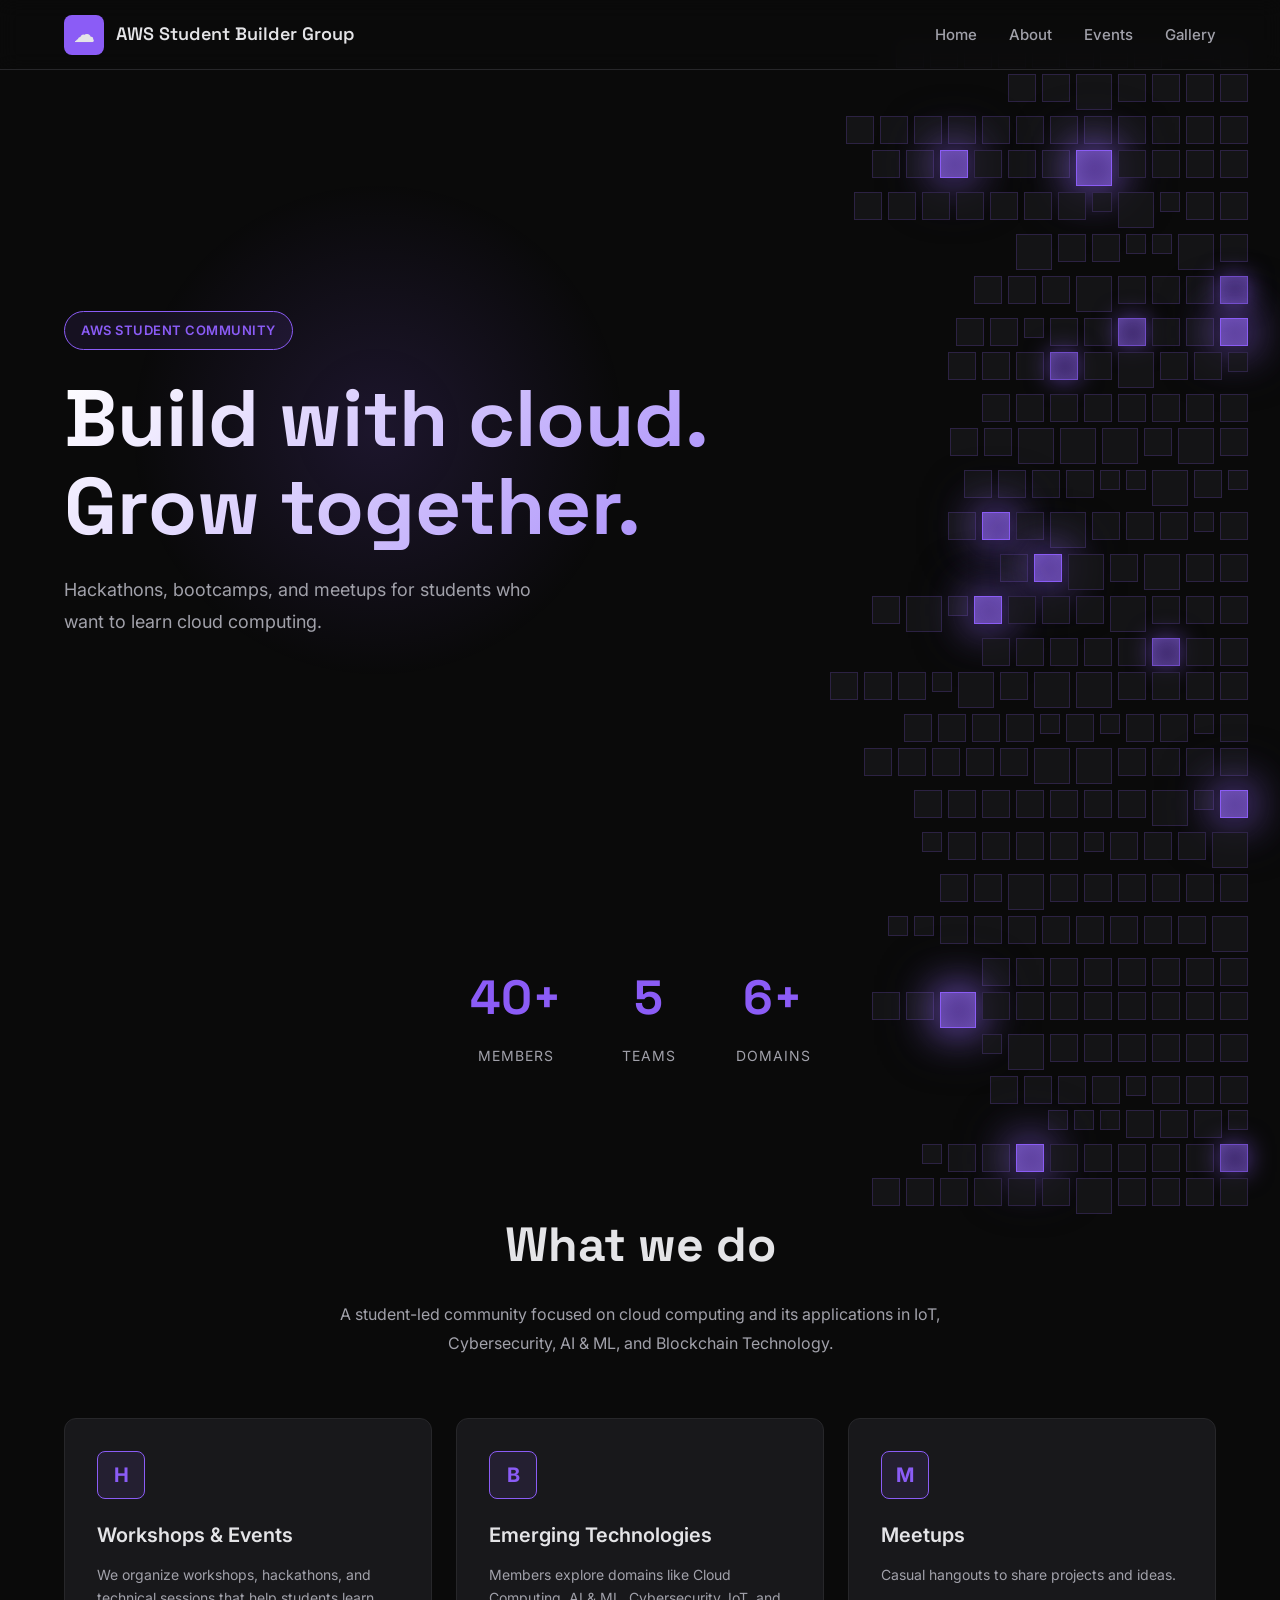
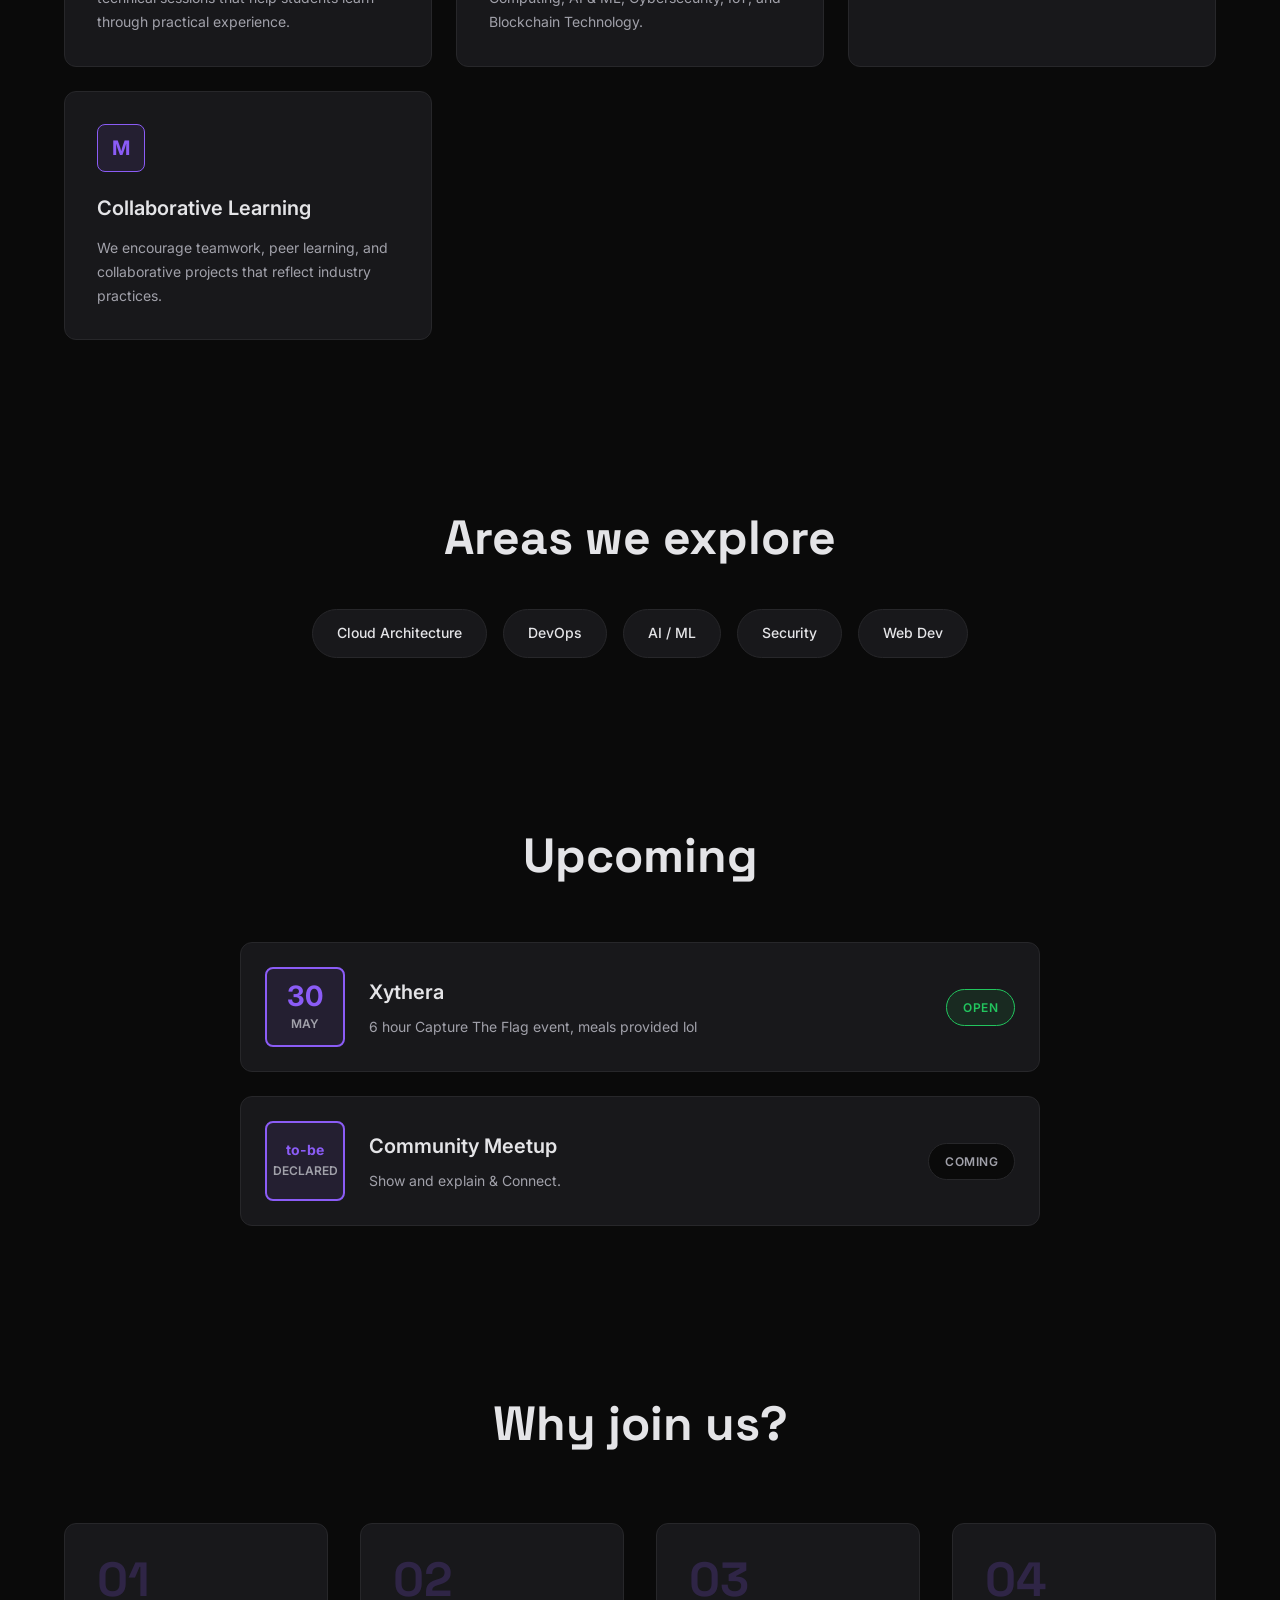
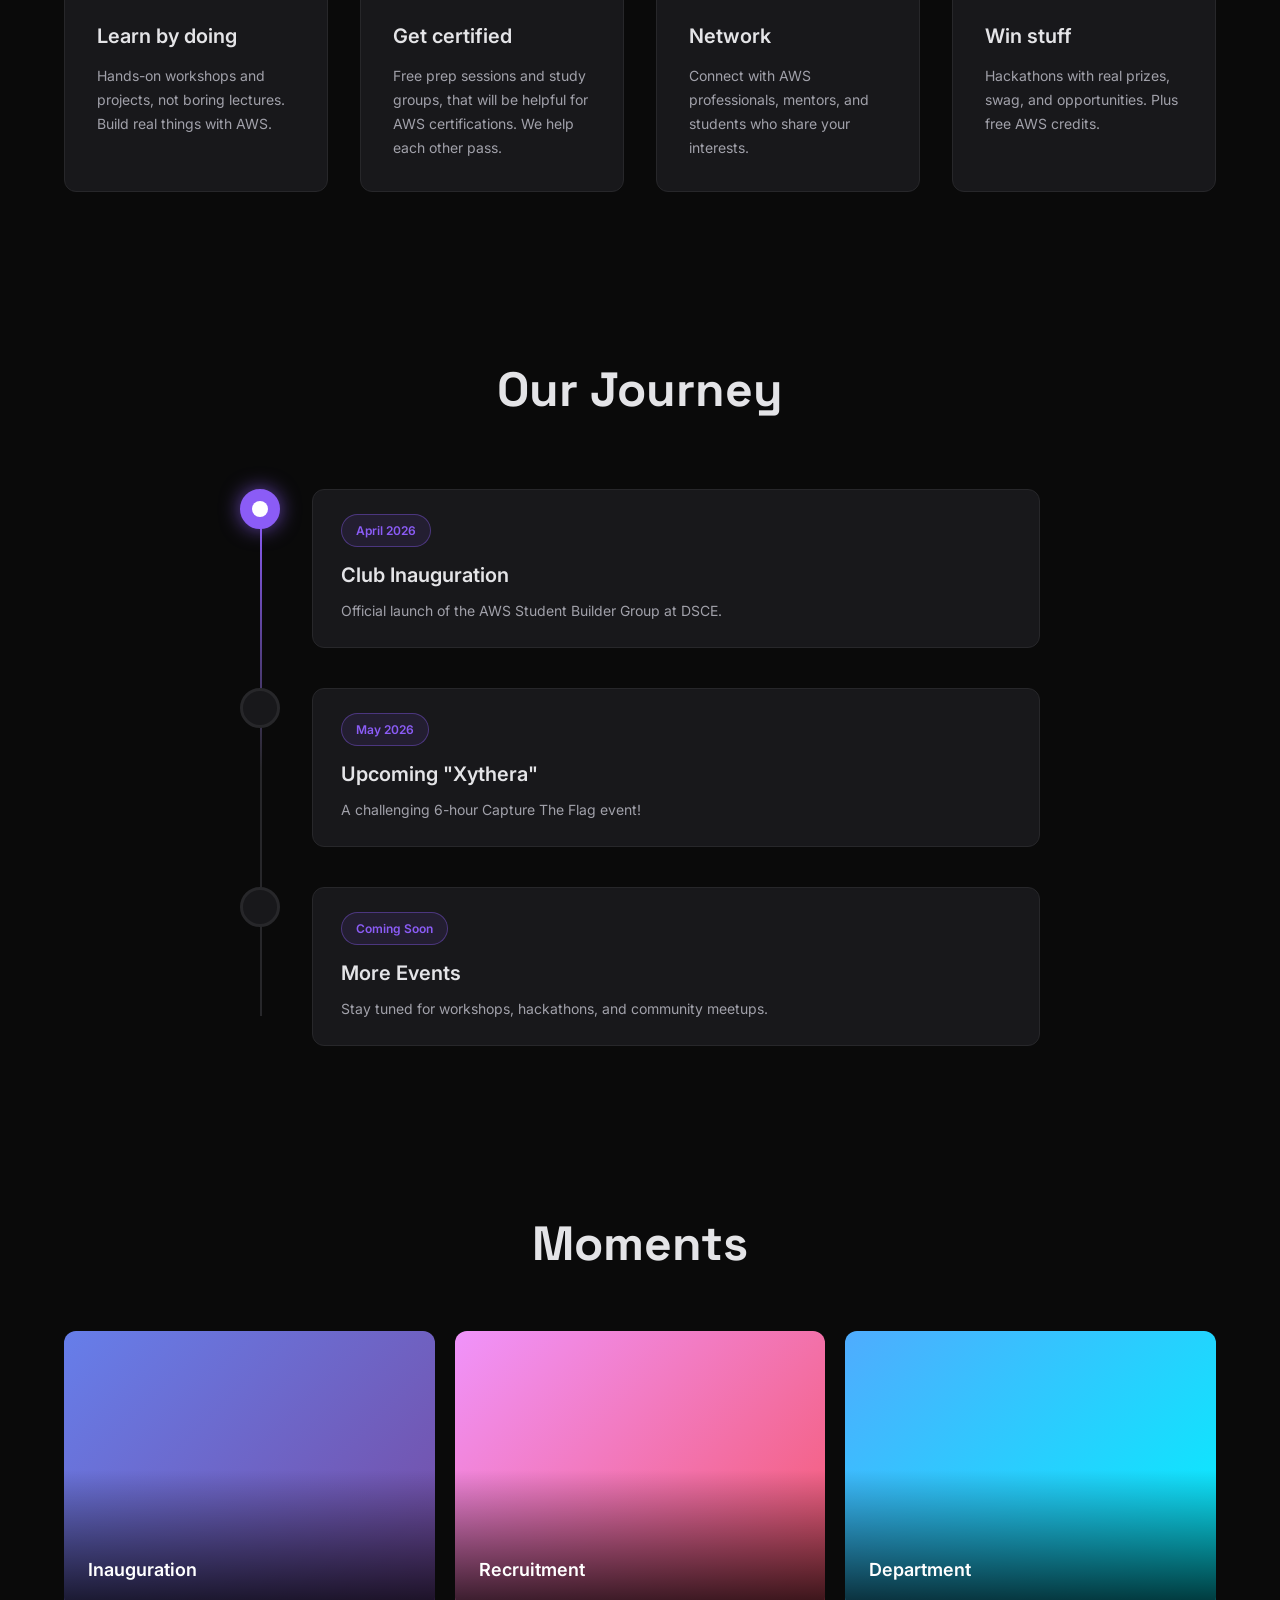
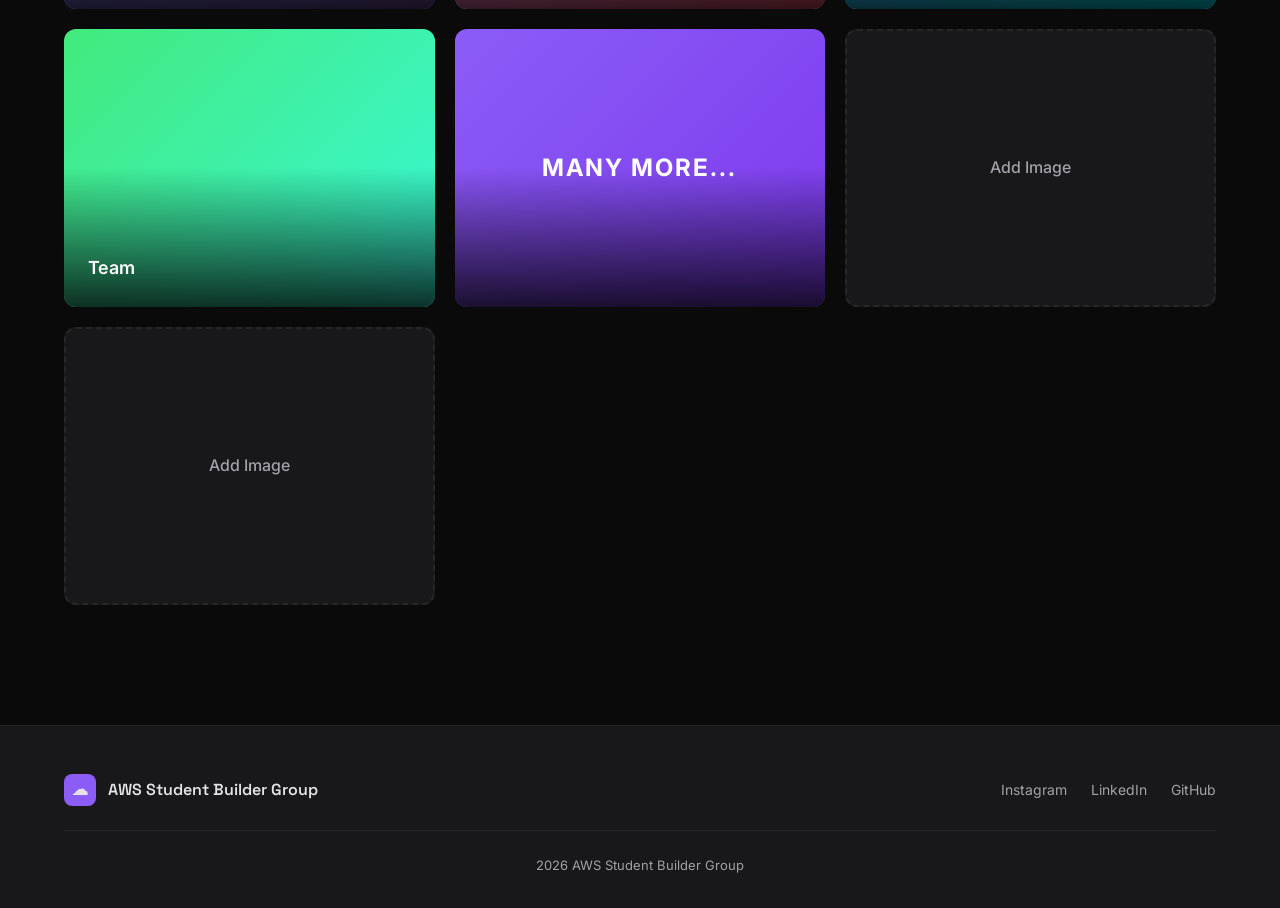
==== commit 23e7fde6: "Add files via upload" ====
--- a/index.html
+++ b/index.html
@@ -1,37 +1,225 @@
 <!DOCTYPE html>
 <html lang="en">
 <head>
-  <meta charset="UTF-8">
-  <meta name="viewport" content="width=device-width, initial-scale=1.0">
-  <title>AWS Student Builder Group</title>
-  <link rel="stylesheet" href="style.css">
-  <link rel="preconnect" href="https://fonts.googleapis.com">
-  <link href="https://fonts.googleapis.com/css2?family=Inter:wght@400;500;600&family=Space+Grotesk:wght@500;600;700&display=swap" rel="stylesheet">
+<meta charset="UTF-8"/>
+<meta name="viewport" content="width=device-width, initial-scale=1.0"/>
+<title>AWS Student Builder Group</title>
+<link rel="preconnect" href="https://fonts.googleapis.com"/>
+<link href="https://fonts.googleapis.com/css2?family=Inter:wght@400;500;600&family=Space+Grotesk:wght@600;700&display=swap" rel="stylesheet"/>
+<style>
+*{margin:0;padding:0;box-sizing:border-box}
+:root{--bg:#0a0a0a;--bg-card:#18181b;--text:#e4e4e7;--text-muted:#a1a1aa;--accent:#8b5cf6;--accent-dark:#7c3aed;--glow:#a78bfa;--border:#27272a}
+body{font-family:"Inter",-apple-system,BlinkMacSystemFont,"Segoe UI",sans-serif;background:var(--bg);color:var(--text);line-height:1.6;overflow-x:hidden}
+.app-container{position:relative;min-height:100vh}
+
+/* CUBE GRID */
+.mega-cube-grid{position:absolute;top:0;right:0;width:50vw;min-height:100%;z-index:1;pointer-events:none;overflow:visible;padding:40px 0;contain:layout style}
+.cube-row{display:flex;gap:6px;margin-bottom:6px;justify-content:flex-end;padding-right:5%;animation:rowWave 9s ease-in-out infinite}
+.cube{width:28px;height:28px;background:rgba(24,24,27,0.75);border:1px solid rgba(139,92,246,0.2);position:relative;will-change:transform}
+.cube.small{width:20px;height:20px}
+.cube.large{width:36px;height:36px}
+.cube::before{content:"";position:absolute;inset:0;background:linear-gradient(135deg,rgba(139,92,246,0.2),rgba(124,58,237,0.1));opacity:0;transition:opacity 0.3s ease}
+.cube.anim-0{animation:cubeFloat1 6s ease-in-out infinite}
+.cube.anim-1{animation:cubeFloat2 7s ease-in-out infinite}
+.cube.anim-2{animation:cubeFloat3 8s ease-in-out infinite}
+.cube.glow{background:rgba(139,92,246,0.35);border-color:rgba(139,92,246,0.7);box-shadow:0 0 25px rgba(139,92,246,0.6),inset 0 0 15px rgba(167,139,250,0.3)}
+.cube.glow::before{opacity:1;animation:pulse 3s ease-in-out infinite}
+.cube.glow-intense{background:rgba(139,92,246,0.5);border-color:var(--accent);box-shadow:0 0 40px rgba(139,92,246,0.9),0 0 60px rgba(167,139,250,0.5),inset 0 0 25px rgba(167,139,250,0.4)}
+.cube.glow-intense::before{opacity:1;animation:pulse 2.5s ease-in-out infinite}
+@keyframes cubeFloat1{0%,100%{transform:translate3d(0,0,0) scale(1)}33%{transform:translate3d(2px,-14px,0) scale(1.05)}66%{transform:translate3d(-2px,-8px,0) scale(0.98)}}
+@keyframes cubeFloat2{0%,100%{transform:translate3d(0,0,0) rotate(0deg)}50%{transform:translate3d(0,-18px,0) rotate(2deg)}}
+@keyframes cubeFloat3{0%,100%{transform:translate3d(0,0,0)}25%{transform:translate3d(-3px,-10px,0)}50%{transform:translate3d(2px,-20px,0)}75%{transform:translate3d(-2px,-12px,0)}}
+@keyframes rowWave{0%,100%{transform:translate3d(0,0,0)}50%{transform:translate3d(-12px,0,0)}}
+@keyframes pulse{0%,100%{opacity:0.6}50%{opacity:1}}
+@keyframes shimmer{0%,100%{opacity:0;transform:translateX(-100%)}50%{opacity:0.8;transform:translateX(100%)}}
+
+/* NAV */
+.nav{position:fixed;top:0;left:0;right:0;height:70px;display:flex;align-items:center;justify-content:space-between;padding:0 5%;background:rgba(10,10,10,0.8);backdrop-filter:blur(10px);border-bottom:1px solid var(--border);z-index:100}
+.logo{display:flex;align-items:center;gap:12px;text-decoration:none;color:var(--text);font-weight:600;font-size:18px;z-index:101}
+.e-square-logo{width:40px;height:40px;display:flex;align-items:center;justify-content:center;background:var(--accent);border-radius:8px;font-size:20px}
+.logo-text{font-family:"Space Grotesk",sans-serif;font-weight:600}
+.nav-links{display:flex;gap:32px}
+.nav-links a{color:var(--text-muted);text-decoration:none;font-size:15px;font-weight:500;transition:color 0.3s;position:relative}
+.nav-links a:hover{color:var(--accent)}
+.nav-links a::after{content:"";position:absolute;bottom:-4px;left:0;width:0;height:2px;background:var(--accent);transition:width 0.3s}
+.nav-links a:hover::after{width:100%}
+.burger{display:none;flex-direction:column;gap:5px;background:none;border:none;cursor:pointer;padding:4px;z-index:101}
+.burger span{display:block;width:25px;height:2px;background:var(--text);border-radius:2px;transition:all 0.3s}
+.mobile-nav{display:none;position:fixed;top:70px;right:0;width:250px;height:calc(100vh - 70px);background:rgba(10,10,10,0.98);backdrop-filter:blur(10px);flex-direction:column;padding:32px;border-left:1px solid var(--border);z-index:99}
+.mobile-nav.open{display:flex}
+.mobile-nav a{color:var(--text-muted);text-decoration:none;font-size:16px;font-weight:500;padding:12px 0;border-bottom:1px solid var(--border);transition:color 0.3s}
+.mobile-nav a:hover{color:var(--accent)}
+
+/* HERO */
+.hero{min-height:100vh;display:flex;flex-direction:column;align-items:flex-start;justify-content:center;padding:100px 5% 50px;position:relative;z-index:10}
+.hero-glow{position:absolute;top:20%;left:10%;width:500px;height:500px;background:radial-gradient(circle,rgba(139,92,246,0.15),transparent 70%);pointer-events:none;z-index:5}
+.hero-content{max-width:700px;z-index:15}
+.tag{display:inline-block;padding:8px 16px;background:rgba(139,92,246,0.1);border:1px solid var(--accent);border-radius:50px;color:var(--accent);font-size:13px;font-weight:600;letter-spacing:0.5px;text-transform:uppercase;margin-bottom:24px}
+.hero h1{font-family:"Space Grotesk",sans-serif;font-size:clamp(48px,8vw,80px);font-weight:700;line-height:1.1;margin-bottom:24px;background:linear-gradient(135deg,#fff 0%,var(--glow) 100%);-webkit-background-clip:text;-webkit-text-fill-color:transparent;background-clip:text}
+.hero-sub{font-size:18px;color:var(--text-muted);line-height:1.8;max-width:500px}
+
+/* STATS */
+.stats{display:flex;gap:60px;justify-content:center;padding:60px 5%;position:relative;z-index:10}
+.stat{display:flex;flex-direction:column;align-items:center;gap:8px}
+.stat-num{font-family:"Space Grotesk",sans-serif;font-size:48px;font-weight:700;color:var(--accent)}
+.stat-label{font-size:14px;color:var(--text-muted);text-transform:uppercase;letter-spacing:1px}
+
+/* ABOUT */
+.about{padding:80px 5%;position:relative;z-index:10}
+.about-header{text-align:center;max-width:700px;margin:0 auto 60px}
+.about h2,.domains h2,.events h2,.why-join h2,.timeline h2,.gallery h2{font-family:"Space Grotesk",sans-serif;font-size:clamp(36px,5vw,48px);font-weight:700;margin-bottom:16px;color:var(--text)}
+.about-header p{color:var(--text-muted);font-size:16px;line-height:1.8}
+.cards{display:grid;grid-template-columns:repeat(auto-fit,minmax(280px,1fr));gap:24px;max-width:1200px;margin:0 auto}
+.card{background:var(--bg-card);border:1px solid var(--border);border-radius:12px;padding:32px;position:relative;overflow:hidden;transition:all 0.3s}
+.card::before{content:"";position:absolute;top:0;left:0;width:100%;height:3px;background:linear-gradient(90deg,var(--accent),var(--glow));transform:scaleX(0);transition:transform 0.3s}
+.card:hover{border-color:var(--accent);transform:translateY(-4px);box-shadow:0 8px 24px rgba(139,92,246,0.2)}
+.card:hover::before{transform:scaleX(1)}
+.card-icon{width:48px;height:48px;display:flex;align-items:center;justify-content:center;background:rgba(139,92,246,0.1);border:1px solid var(--accent);border-radius:8px;font-size:20px;font-weight:700;color:var(--accent);margin-bottom:20px}
+.card h3{font-size:20px;font-weight:600;margin-bottom:12px;color:var(--text)}
+.card p{color:var(--text-muted);font-size:14px;line-height:1.7}
+
+/* DOMAINS */
+.domains{padding:80px 5%;text-align:center;position:relative;z-index:10}
+.domain-pills{display:flex;flex-wrap:wrap;gap:16px;justify-content:center;margin-top:32px}
+.pill{padding:12px 24px;background:var(--bg-card);border:1px solid var(--border);border-radius:50px;color:var(--text);font-size:14px;font-weight:500;transition:all 0.3s;cursor:default}
+.pill:hover{background:rgba(139,92,246,0.1);border-color:var(--accent);color:var(--accent);transform:translateY(-2px)}
+
+/* EVENTS */
+.events{padding:80px 5%;position:relative;z-index:10}
+.events h2{text-align:center;margin-bottom:48px}
+.events-list{max-width:800px;margin:0 auto;display:flex;flex-direction:column;gap:24px}
+.event{background:var(--bg-card);border:1px solid var(--border);border-radius:12px;padding:24px;display:flex;align-items:center;gap:24px;transition:all 0.3s}
+.event:hover{border-color:var(--accent);transform:translateX(8px);box-shadow:0 4px 16px rgba(139,92,246,0.15)}
+.event-date{display:flex;flex-direction:column;align-items:center;justify-content:center;min-width:80px;height:80px;background:rgba(139,92,246,0.1);border:2px solid var(--accent);border-radius:8px}
+.event-date .day{font-size:28px;font-weight:700;color:var(--accent);line-height:1}
+.event-date .month{font-size:12px;font-weight:600;color:var(--text-muted);text-transform:uppercase;margin-top:4px}
+.event-info{flex:1}
+.event-info h3{font-size:20px;font-weight:600;margin-bottom:8px;color:var(--text)}
+.event-info p{color:var(--text-muted);font-size:14px}
+.event-status{padding:8px 16px;background:var(--bg);border:1px solid var(--border);border-radius:50px;font-size:12px;font-weight:600;color:var(--text-muted);text-transform:uppercase;letter-spacing:0.5px;white-space:nowrap}
+.event-status.open{background:rgba(34,197,94,0.1);border-color:#22c55e;color:#22c55e}
+
+/* WHY JOIN */
+.why-join{padding:80px 5%;position:relative;z-index:10}
+.why-join h2{text-align:center;margin-bottom:60px}
+.why-grid{display:grid;grid-template-columns:repeat(auto-fit,minmax(260px,1fr));gap:32px;max-width:1200px;margin:0 auto}
+.why-card{background:var(--bg-card);border:1px solid var(--border);border-radius:12px;padding:32px;transition:all 0.3s}
+.why-card:hover{border-color:var(--accent);transform:translateY(-4px)}
+.why-num{font-family:"Space Grotesk",sans-serif;font-size:48px;font-weight:700;color:rgba(139,92,246,0.2);line-height:1;margin-bottom:16px}
+.why-card h3{font-size:20px;font-weight:600;margin-bottom:12px;color:var(--text)}
+.why-card p{color:var(--text-muted);font-size:14px;line-height:1.7}
+
+/* TIMELINE */
+.timeline{padding:80px 5%;position:relative;z-index:10}
+.timeline h2{text-align:center;margin-bottom:60px}
+.timeline-track{max-width:800px;margin:0 auto;position:relative;display:flex;flex-direction:column;gap:40px}
+.timeline-track::before{content:"";position:absolute;left:20px;top:30px;bottom:30px;width:2px;background:linear-gradient(180deg,var(--accent),var(--border),var(--border));z-index:0}
+.timeline-item{display:grid;grid-template-columns:40px 1fr;gap:32px;position:relative;transition:transform 0.3s}
+.timeline-item:hover{transform:translateX(8px)}
+.timeline-dot{width:40px;height:40px;border-radius:50%;background:var(--bg-card);border:3px solid var(--border);flex-shrink:0;z-index:2;transition:all 0.3s;display:flex;align-items:center;justify-content:center;position:relative}
+.timeline-item:hover .timeline-dot{transform:scale(1.15);box-shadow:0 0 20px rgba(139,92,246,0.5)}
+.timeline-dot.active{background:var(--accent);border-color:var(--accent);box-shadow:0 0 20px rgba(139,92,246,0.7);animation:dotPulse 2s ease-in-out infinite}
+.timeline-dot.active::after{content:"";position:absolute;width:16px;height:16px;background:white;border-radius:50%}
+.timeline-content{background:var(--bg-card);border:1px solid var(--border);border-radius:12px;padding:24px 28px;transition:all 0.3s;min-height:100px;display:flex;flex-direction:column;justify-content:center}
+.timeline-item:hover .timeline-content{border-color:var(--accent);box-shadow:0 4px 20px rgba(139,92,246,0.15)}
+.timeline-date{display:inline-block;padding:6px 14px;background:rgba(139,92,246,0.1);border:1px solid rgba(139,92,246,0.4);border-radius:50px;color:var(--accent);font-size:12px;font-weight:600;margin-bottom:12px;width:fit-content}
+.timeline-content h3{font-size:20px;font-weight:600;margin-bottom:8px;color:var(--text)}
+.timeline-content p{color:var(--text-muted);font-size:14px;line-height:1.7;margin:0}
+@keyframes dotPulse{0%,100%{box-shadow:0 0 20px rgba(139,92,246,0.7)}50%{box-shadow:0 0 35px rgba(139,92,246,1)}}
+
+/* GALLERY */
+.gallery{padding:80px 5% 120px;position:relative;z-index:10}
+.gallery h2{text-align:center;margin-bottom:48px}
+.gallery-grid{display:grid;grid-template-columns:repeat(auto-fit,minmax(280px,1fr));gap:20px;max-width:1200px;margin:0 auto}
+.gallery-item{aspect-ratio:4/3;border-radius:12px;display:flex;align-items:flex-end;padding:24px;position:relative;overflow:hidden;cursor:pointer;transition:all 0.3s}
+.gallery-item::before{content:"";position:absolute;inset:0;background:linear-gradient(180deg,transparent 50%,rgba(0,0,0,0.8));z-index:1}
+.gallery-item span{position:relative;z-index:2;color:white;font-weight:600;font-size:18px}
+.gallery-item:hover{transform:scale(1.03);box-shadow:0 8px 24px rgba(0,0,0,0.4)}
+.gallery-item.g1{background:linear-gradient(135deg,#667eea 0%,#764ba2 100%)}
+.gallery-item.g2{background:linear-gradient(135deg,#f093fb 0%,#f5576c 100%)}
+.gallery-item.g3{background:linear-gradient(135deg,#4facfe 0%,#00f2fe 100%)}
+.gallery-item.g4{background:linear-gradient(135deg,#43e97b 0%,#38f9d7 100%)}
+.gallery-item.many-more{background:linear-gradient(135deg,#8b5cf6 0%,#7c3aed 100%);justify-content:center;align-items:center}
+.gallery-item.many-more span{font-size:24px;font-weight:700;text-transform:uppercase;letter-spacing:2px;z-index:2}
+.gallery-item.empty-slot{background:var(--bg-card);border:2px dashed var(--border);justify-content:center;align-items:center}
+.gallery-item.empty-slot::before{display:none}
+.gallery-item.empty-slot span{color:var(--text-muted);font-size:16px;font-weight:500}
+.gallery-item.empty-slot:hover{border-color:var(--accent);background:rgba(139,92,246,0.05)}
+.gallery-item.empty-slot:hover span{color:var(--accent)}
+
+/* FOOTER */
+.footer{background:var(--bg-card);border-top:1px solid var(--border);padding:48px 5% 32px;position:relative;z-index:10}
+.footer-inner{display:flex;justify-content:space-between;align-items:center;max-width:1200px;margin:0 auto 24px;flex-wrap:wrap;gap:20px}
+.footer-brand{display:flex;align-items:center;gap:12px;font-weight:600;color:var(--text)}
+.footer-links{display:flex;gap:24px}
+.footer-links a{color:var(--text-muted);text-decoration:none;font-size:14px;transition:color 0.3s}
+.footer-links a:hover{color:var(--accent)}
+.footer-copy{text-align:center;color:var(--text-muted);font-size:13px;margin-top:24px;padding-top:24px;border-top:1px solid var(--border)}
+
+/* SCROLL ANIMATIONS */
+.reveal{opacity:0;transform:translateY(20px);transition:opacity 0.5s,transform 0.5s}
+.reveal.visible{opacity:1;transform:translateY(0)}
+
+/* RESPONSIVE */
+@media(max-width:768px){
+  .mega-cube-grid{width:55vw}
+  .cube{width:22px;height:22px}
+  .cube.small{width:16px;height:16px}
+  .cube.large{width:28px;height:28px}
+  .cube-row{gap:4px;margin-bottom:4px}
+  .nav{padding:0 20px}
+  .burger{display:flex}
+  .nav-links{display:none}
+  .hero{padding:120px 20px 50px}
+  .stats{flex-direction:column;gap:32px}
+  .about,.domains,.events,.why-join,.timeline,.gallery{padding:60px 20px}
+  .cards,.why-grid,.gallery-grid{grid-template-columns:1fr}
+  .event{flex-direction:column;align-items:flex-start}
+  .footer-inner{flex-direction:column;text-align:center}
+  .footer-links{flex-direction:column;gap:12px;align-items:center}
+}
+@media(max-width:480px){
+  .mega-cube-grid{width:65vw}
+  .cube{width:18px;height:18px}
+  .cube.small{width:14px;height:14px}
+  .cube.large{width:24px;height:24px}
+  .cube-row{gap:3px;margin-bottom:3px}
+}
+</style>
 </head>
 <body>
-
+<div class="app-container">
+
+  <!-- CUBE GRID BACKGROUND -->
+  <div class="mega-cube-grid" id="cubeGrid"></div>
+
+  <!-- NAV -->
   <nav class="nav">
-    <a href="#" class="logo">
-      <div class="e-square-logo">
-    <img src="logo.jpg" alt="AWS Student Builder Group Logo">
-</div>
+    <a href="#home" class="logo">
+      <div class="e-square-logo">☁</div>
       <span class="logo-text">AWS Student Builder Group</span>
     </a>
-    
-    <div class="nav-links" id="navLinks">
+    <div class="nav-links">
       <a href="#home">Home</a>
       <a href="#about">About</a>
       <a href="#events">Events</a>
       <a href="#gallery">Gallery</a>
     </div>
-    
-    
     <button class="burger" id="burger" aria-label="Menu">
-      <span></span>
+      <span></span><span></span><span></span>
     </button>
   </nav>
 
+  <!-- MOBILE NAV -->
+  <div class="mobile-nav" id="mobileNav">
+    <a href="#home">Home</a>
+    <a href="#about">About</a>
+    <a href="#events">Events</a>
+    <a href="#gallery">Gallery</a>
+  </div>
+
   <main>
+    <!-- HERO -->
     <section class="hero" id="home">
       <div class="hero-glow"></div>
       <div class="hero-content">
@@ -39,69 +227,55 @@
         <h1>Build with cloud.<br>Grow together.</h1>
         <p class="hero-sub">Hackathons, bootcamps, and meetups for students who want to learn cloud computing.</p>
       </div>
-      <div class="hero-visual">
-        <div class="cube-grid">
-          <div class="cube c1"></div>
-          <div class="cube c2"></div>
-          <div class="cube c3"></div>
-          <div class="cube c4"></div>
-          <div class="cube c5"></div>
-          <div class="cube c6"></div>
-          <div class="cube c7"></div>
-          <div class="cube c8"></div>
-          <div class="cube c9"></div>
-        </div>
-      </div>
-    </section>
-
+    </section>
+
+    <!-- STATS -->
     <section class="stats">
-      <div class="stat">
+      <div class="stat reveal">
         <span class="stat-num">40+</span>
         <span class="stat-label">Members</span>
       </div>
-      <div class="stat">
+      <div class="stat reveal" style="transition-delay:0.05s">
         <span class="stat-num">5</span>
         <span class="stat-label">Teams</span>
       </div>
-      
-    </section>
-
+      <div class="stat reveal" style="transition-delay:0.1s">
+        <span class="stat-num">6+</span>
+        <span class="stat-label">Domains</span>
+      </div>
+    </section>
+
+    <!-- ABOUT -->
     <section class="about" id="about">
       <div class="about-header">
         <h2>What we do</h2>
-<p>
-  A student-led community focused on cloud computing and its applications in IoT, Cybersecurity, AI & ML, and Blockchain Technology.
-</p>      </div>
+        <p>A student-led community focused on cloud computing and its applications in IoT, Cybersecurity, AI &amp; ML, and Blockchain Technology.</p>
+      </div>
       <div class="cards">
-        <div class="card">
+        <div class="card reveal" style="transition-delay:0.15s">
           <div class="card-icon">H</div>
-          <h3>Workshops & Events</h3>
-<p>
-  We organize workshops, hackathons, and technical sessions that help students learn through practical experience.
-</p>
-        </div>
-        <div class="card">
+          <h3>Workshops &amp; Events</h3>
+          <p>We organize workshops, hackathons, and technical sessions that help students learn through practical experience.</p>
+        </div>
+        <div class="card reveal" style="transition-delay:0.2s">
           <div class="card-icon">B</div>
           <h3>Emerging Technologies</h3>
-<p>
-  Members explore domains like Cloud Computing, AI & ML, Cybersecurity, IoT, and Blockchain Technology.
-</p>
-        </div>
-        <div class="card">
+          <p>Members explore domains like Cloud Computing, AI &amp; ML, Cybersecurity, IoT, and Blockchain Technology.</p>
+        </div>
+        <div class="card reveal" style="transition-delay:0.25s">
           <div class="card-icon">M</div>
           <h3>Meetups</h3>
           <p>Casual hangouts to share projects and ideas.</p>
         </div>
-        <div class="card">
+        <div class="card reveal" style="transition-delay:0.3s">
           <div class="card-icon">M</div>
           <h3>Collaborative Learning</h3>
-<p>
-  We encourage teamwork, peer learning, and collaborative projects that reflect industry practices.
-</p>
-        </div>
-      </div>
-    </section>
-
+          <p>We encourage teamwork, peer learning, and collaborative projects that reflect industry practices.</p>
+        </div>
+      </div>
+    </section>
+
+    <!-- DOMAINS -->
     <section class="domains">
       <h2>Areas we explore</h2>
       <div class="domain-pills">
@@ -113,53 +287,55 @@
       </div>
     </section>
 
+    <!-- EVENTS -->
     <section class="events" id="events">
       <h2>Upcoming</h2>
       <div class="events-list">
-         <article class="event">
+        <article class="event reveal" style="transition-delay:0.35s">
           <div class="event-date">
             <span class="day">30</span>
             <span class="month">May</span>
           </div>
           <div class="event-info">
             <h3>Xythera</h3>
-            <p>6 hour Capture   The Flag event, meals provided lol</p>
+            <p>6 hour Capture The Flag event, meals provided lol</p>
           </div>
           <span class="event-status open">Open</span>
         </article>
-        <article class="event">
+        <article class="event reveal" style="transition-delay:0.4s">
           <div class="event-date">
-            <span class="day">to-be</span>
+            <span class="day" style="font-size:14px">to-be</span>
             <span class="month">declared</span>
           </div>
           <div class="event-info">
             <h3>Community Meetup</h3>
-            <p>Show and explain & Connect .</p>
+            <p>Show and explain &amp; Connect.</p>
           </div>
           <span class="event-status">Coming</span>
         </article>
       </div>
     </section>
 
-    <section class="why-join" id="why">
+    <!-- WHY JOIN -->
+    <section class="why-join">
       <h2>Why join us?</h2>
       <div class="why-grid">
-        <div class="why-card">
+        <div class="why-card reveal" style="transition-delay:0.45s">
           <div class="why-num">01</div>
           <h3>Learn by doing</h3>
           <p>Hands-on workshops and projects, not boring lectures. Build real things with AWS.</p>
         </div>
-        <div class="why-card">
+        <div class="why-card reveal" style="transition-delay:0.5s">
           <div class="why-num">02</div>
           <h3>Get certified</h3>
           <p>Free prep sessions and study groups, that will be helpful for AWS certifications. We help each other pass.</p>
         </div>
-        <div class="why-card">
+        <div class="why-card reveal" style="transition-delay:0.55s">
           <div class="why-num">03</div>
           <h3>Network</h3>
           <p>Connect with AWS professionals, mentors, and students who share your interests.</p>
         </div>
-        <div class="why-card">
+        <div class="why-card reveal" style="transition-delay:0.6s">
           <div class="why-num">04</div>
           <h3>Win stuff</h3>
           <p>Hackathons with real prizes, swag, and opportunities. Plus free AWS credits.</p>
@@ -167,61 +343,72 @@
       </div>
     </section>
 
-    <section class="timeline" id="timeline">
-  <h2>Our Journey</h2>
-
-  <div class="timeline-track">
-
-    <!-- Inauguration -->
-    <div class="timeline-item">
-      <div class="timeline-dot active"></div>
-
-      <div class="timeline-content">
-        <span class="timeline-date">April 2026</span>
-        <h3>Club Inauguration</h3>
-        <p>Official launch of the AWS Student Builder Group at DSCE.</p>
-      </div>
-    </div>
-
-    <!-- Previous Hackathon -->
-    <div class="timeline-item">
-      <div class="timeline-dot"></div>
-
-      
-    </div>
-
-    <!-- Upcoming Event -->
-    <div class="timeline-item">
-      <div class="timeline-dot"></div>
-
-      <div class="timeline-content">
-        <span class="timeline-date">May 2026</span>
-        <h3>Upcoming "Xythera" </h3>
-        <p> a challenging 6-hour Capture The Flag event!</p>
-      </div>
-    </div>
-
-  </div>
-</section>
+    <!-- TIMELINE -->
+    <section class="timeline">
+      <h2>Our Journey</h2>
+      <div class="timeline-track">
+        <div class="timeline-item reveal" style="transition-delay:0.65s">
+          <div class="timeline-dot active"></div>
+          <div class="timeline-content">
+            <span class="timeline-date">April 2026</span>
+            <h3>Club Inauguration</h3>
+            <p>Official launch of the AWS Student Builder Group at DSCE.</p>
+          </div>
+        </div>
+        <div class="timeline-item reveal" style="transition-delay:0.7s">
+          <div class="timeline-dot"></div>
+          <div class="timeline-content">
+            <span class="timeline-date">May 2026</span>
+            <h3>Upcoming "Xythera"</h3>
+            <p>A challenging 6-hour Capture The Flag event!</p>
+          </div>
+        </div>
+        <div class="timeline-item reveal" style="transition-delay:0.75s">
+          <div class="timeline-dot"></div>
+          <div class="timeline-content">
+            <span class="timeline-date">Coming Soon</span>
+            <h3>More Events</h3>
+            <p>Stay tuned for workshops, hackathons, and community meetups.</p>
+          </div>
+        </div>
+      </div>
+    </section>
+
+    <!-- GALLERY -->
     <section class="gallery" id="gallery">
       <h2>Moments</h2>
       <div class="gallery-grid">
-        <div class="gallery-item g1"><span>Inauguration</span></div>
-        <div class="gallery-item g2"><span>Recruitment</span></div>
-        <div class="gallery-item g3"><span>Meetup</span></div>
-        <div class="gallery-item g4"><span>Team</span></div>
-      </div>
-    </section>
-
+        <div class="gallery-item g1 reveal">
+          <span>Inauguration</span>
+        </div>
+        <div class="gallery-item g2 reveal" style="transition-delay:0.05s">
+          <span>Recruitment</span>
+        </div>
+        <div class="gallery-item g3 reveal" style="transition-delay:0.1s">
+          <span>Department</span>
+        </div>
+        <div class="gallery-item g4 reveal" style="transition-delay:0.15s">
+          <span>Team</span>
+        </div>
+        <div class="gallery-item many-more reveal" style="transition-delay:0.2s">
+          <span>Many More...</span>
+        </div>
+        <div class="gallery-item empty-slot reveal" style="transition-delay:0.25s">
+          <span>Add Image</span>
+        </div>
+        <div class="gallery-item empty-slot reveal" style="transition-delay:0.3s">
+          <span>Add Image</span>
+        </div>
+      </div>
+    </section>
   </main>
 
+  <!-- FOOTER -->
   <footer class="footer">
     <div class="footer-inner">
       <div class="footer-brand">
-        <div class="e-square-logo sm">
-        <img src="logo.jpg" alt="AWS Student Builder Group Logo">
-</div>
-        <span>AWS Student Builder Group</span>
+        <div class="e-square-logo" style="width:32px;height:32px;font-size:16px">☁</div>
+        <span class="logo-text">AWS Student Builder Group</span>
       </div>
       <div class="footer-links">
         <a href="#">Instagram</a>
@@ -229,9 +416,50 @@
         <a href="#">GitHub</a>
       </div>
     </div>
-    <p class="footer-copy">2026 AWS Student Builder Group</p>
+    <div class="footer-copy">2026 AWS Student Builder Group</div>
   </footer>
-
-  <script src="main.js"></script>
+</div>
+
+<script>
+// Generate cube grid
+(function(){
+  const grid = document.getElementById('cubeGrid');
+  const anims = ['anim-0','anim-1','anim-2'];
+  const sizes = ['','small','large'];
+  const glows = ['','','','','','glow','glow-intense'];
+  const rows = 30;
+  for(let r = 0; r < rows; r++){
+    const row = document.createElement('div');
+    row.className = 'cube-row';
+    const cols = 7 + Math.floor(Math.random()*6);
+    for(let c = 0; c < cols; c++){
+      const cube = document.createElement('div');
+      const anim = anims[Math.floor(Math.random()*3)];
+      const size = Math.random() < 0.3 ? sizes[Math.floor(Math.random()*3)] : '';
+      const glow = Math.random() < 0.15 ? glows[Math.floor(Math.random()*glows.length)] : '';
+      cube.className = ['cube', size, anim, glow].filter(Boolean).join(' ');
+      cube.style.animationDelay = (r * 0.08 + c * 0.04) + 's';
+      row.appendChild(cube);
+    }
+    grid.appendChild(row);
+  }
+})();
+
+// Burger menu
+const burger = document.getElementById('burger');
+const mobileNav = document.getElementById('mobileNav');
+burger.addEventListener('click', () => {
+  mobileNav.classList.toggle('open');
+});
+mobileNav.querySelectorAll('a').forEach(a => {
+  a.addEventListener('click', () => mobileNav.classList.remove('open'));
+});
+
+// Scroll reveal
+const observer = new IntersectionObserver((entries) => {
+  entries.forEach(e => { if(e.isIntersecting) e.target.classList.add('visible'); });
+}, { threshold: 0.1 });
+document.querySelectorAll('.reveal').forEach(el => observer.observe(el));
+</script>
 </body>
-</html>+</html>
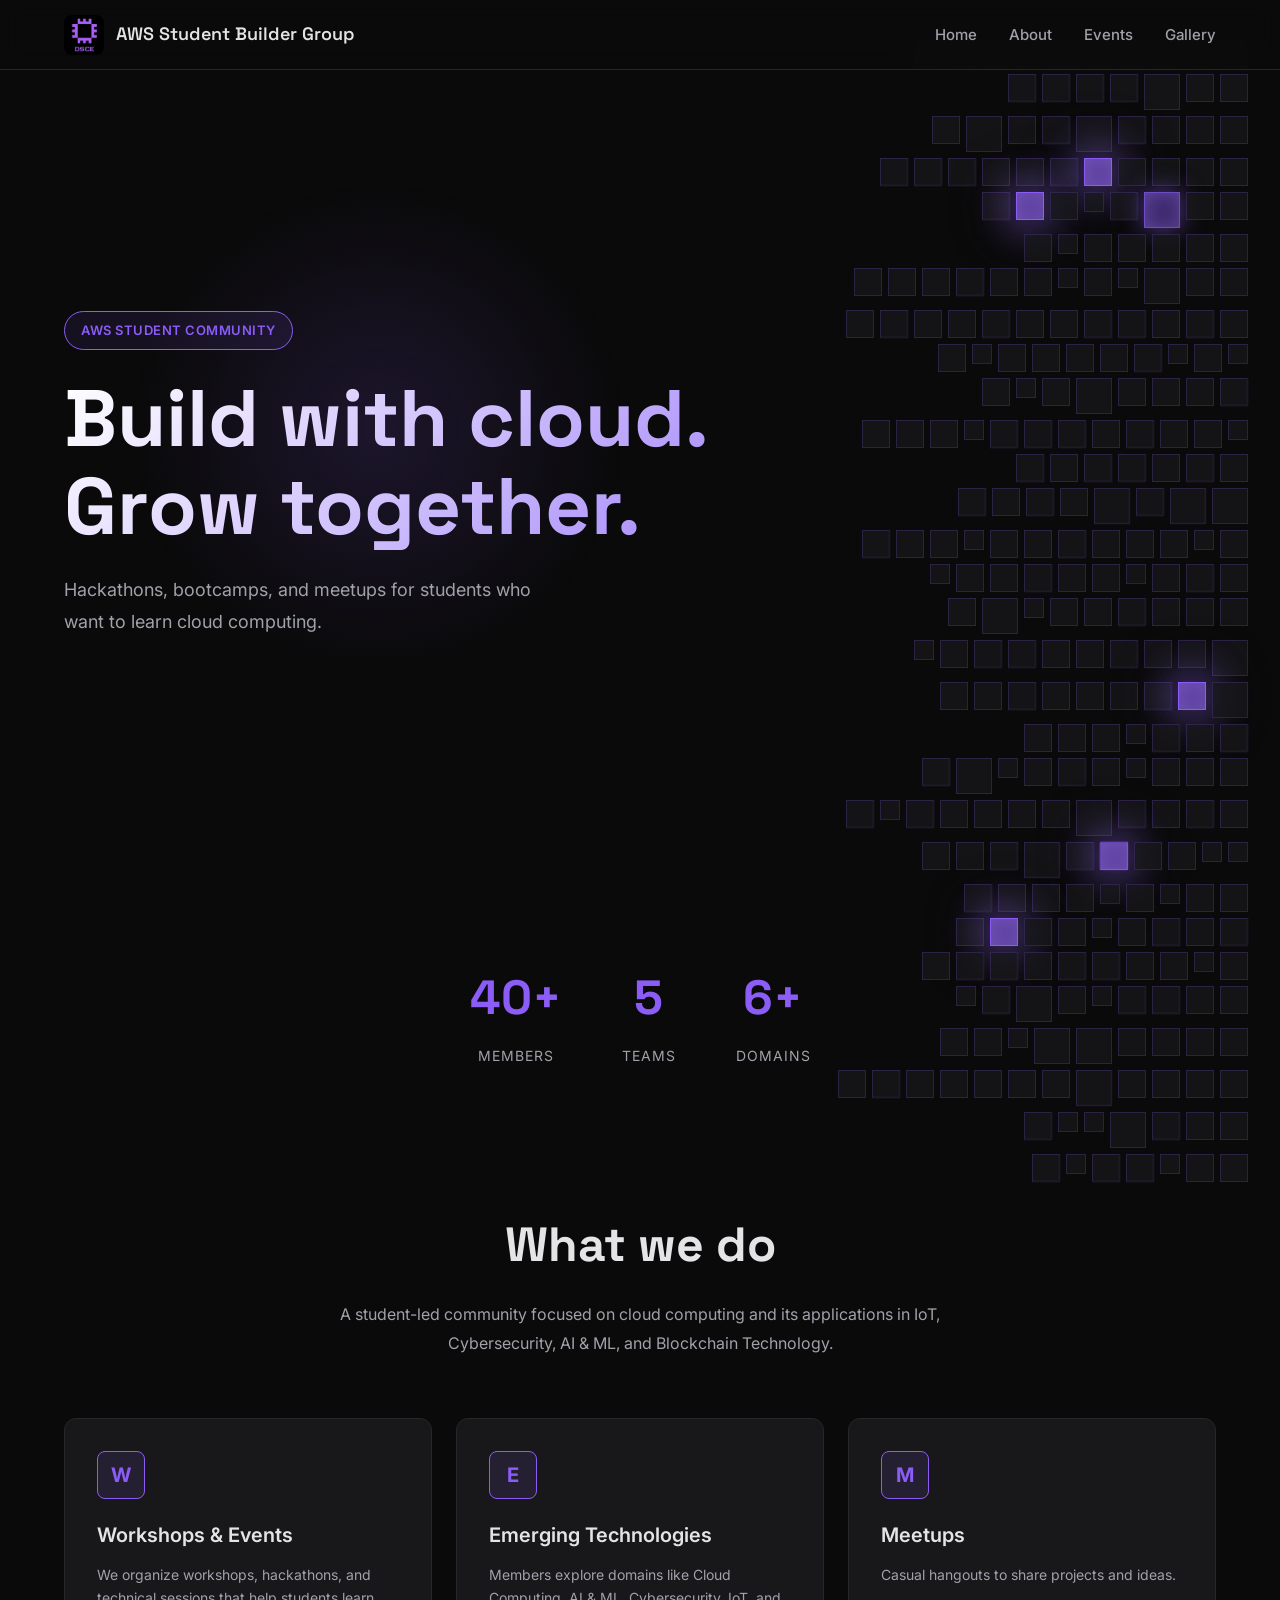
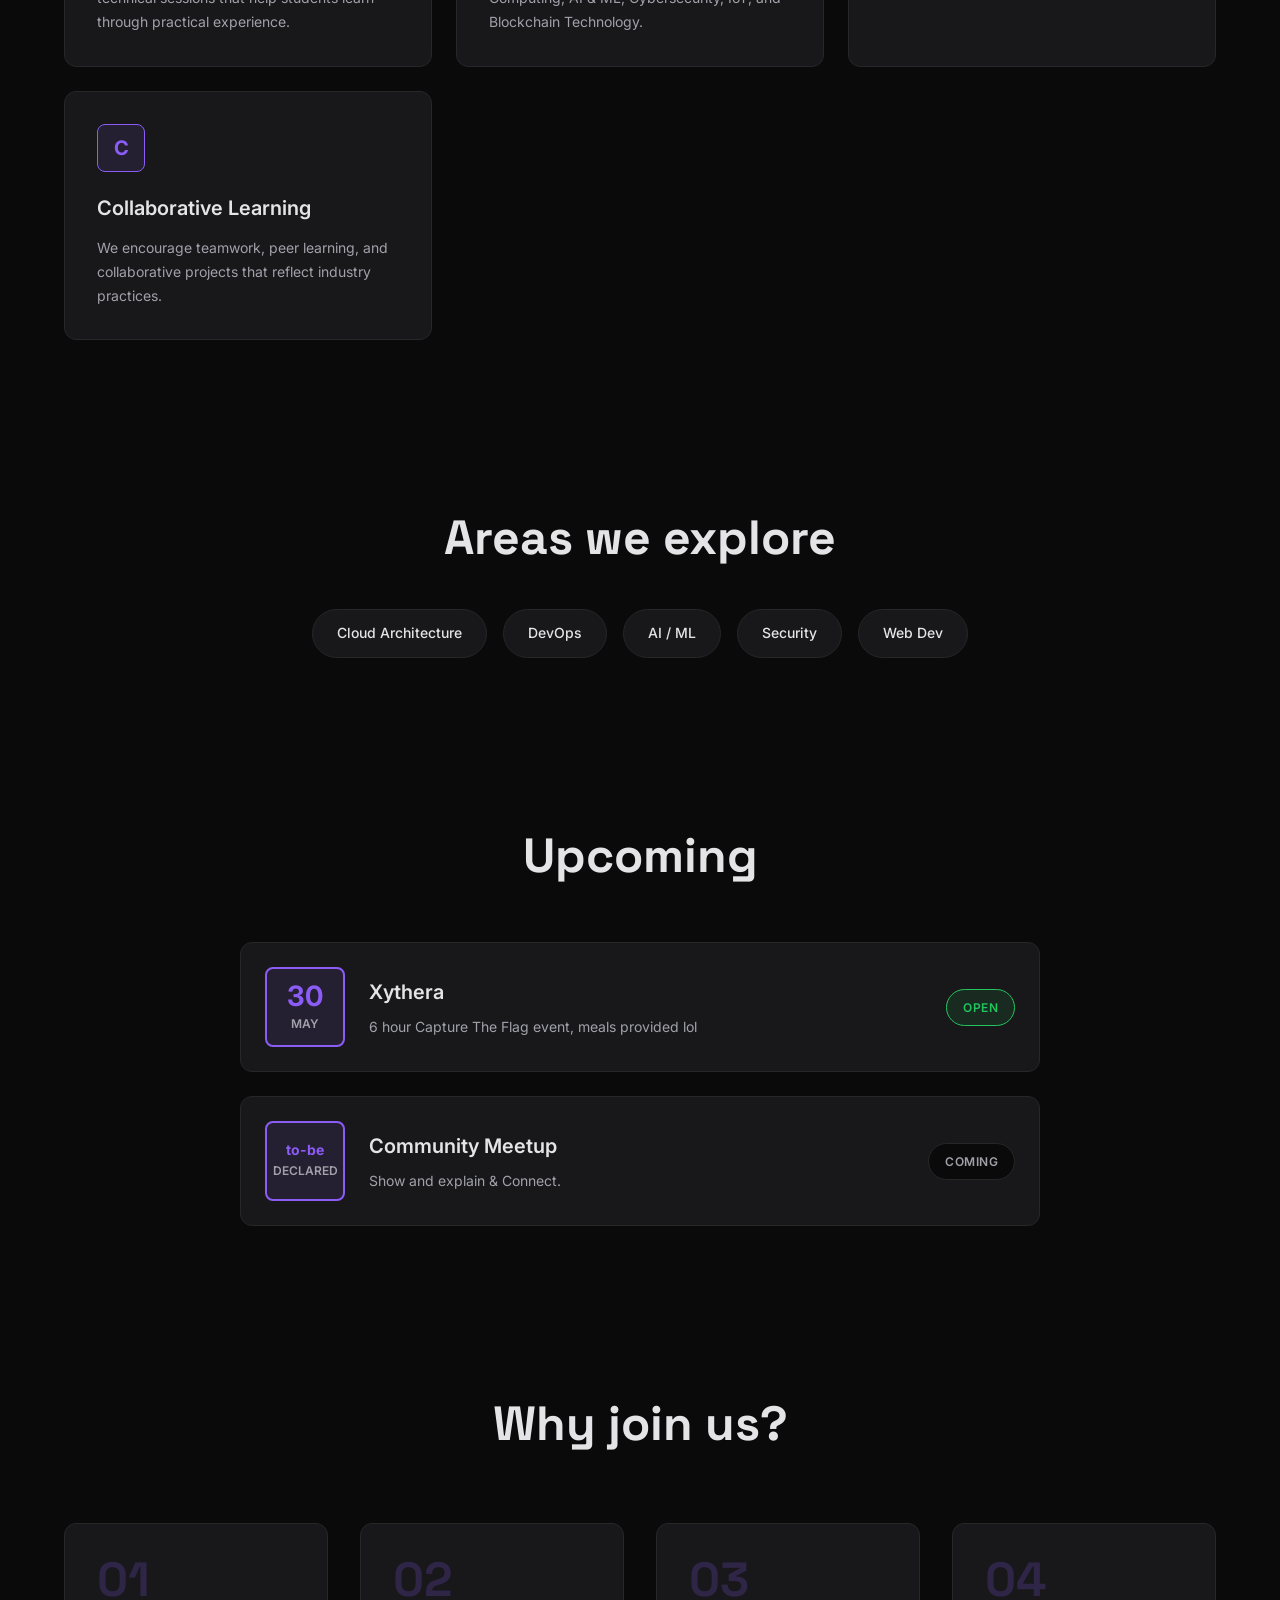
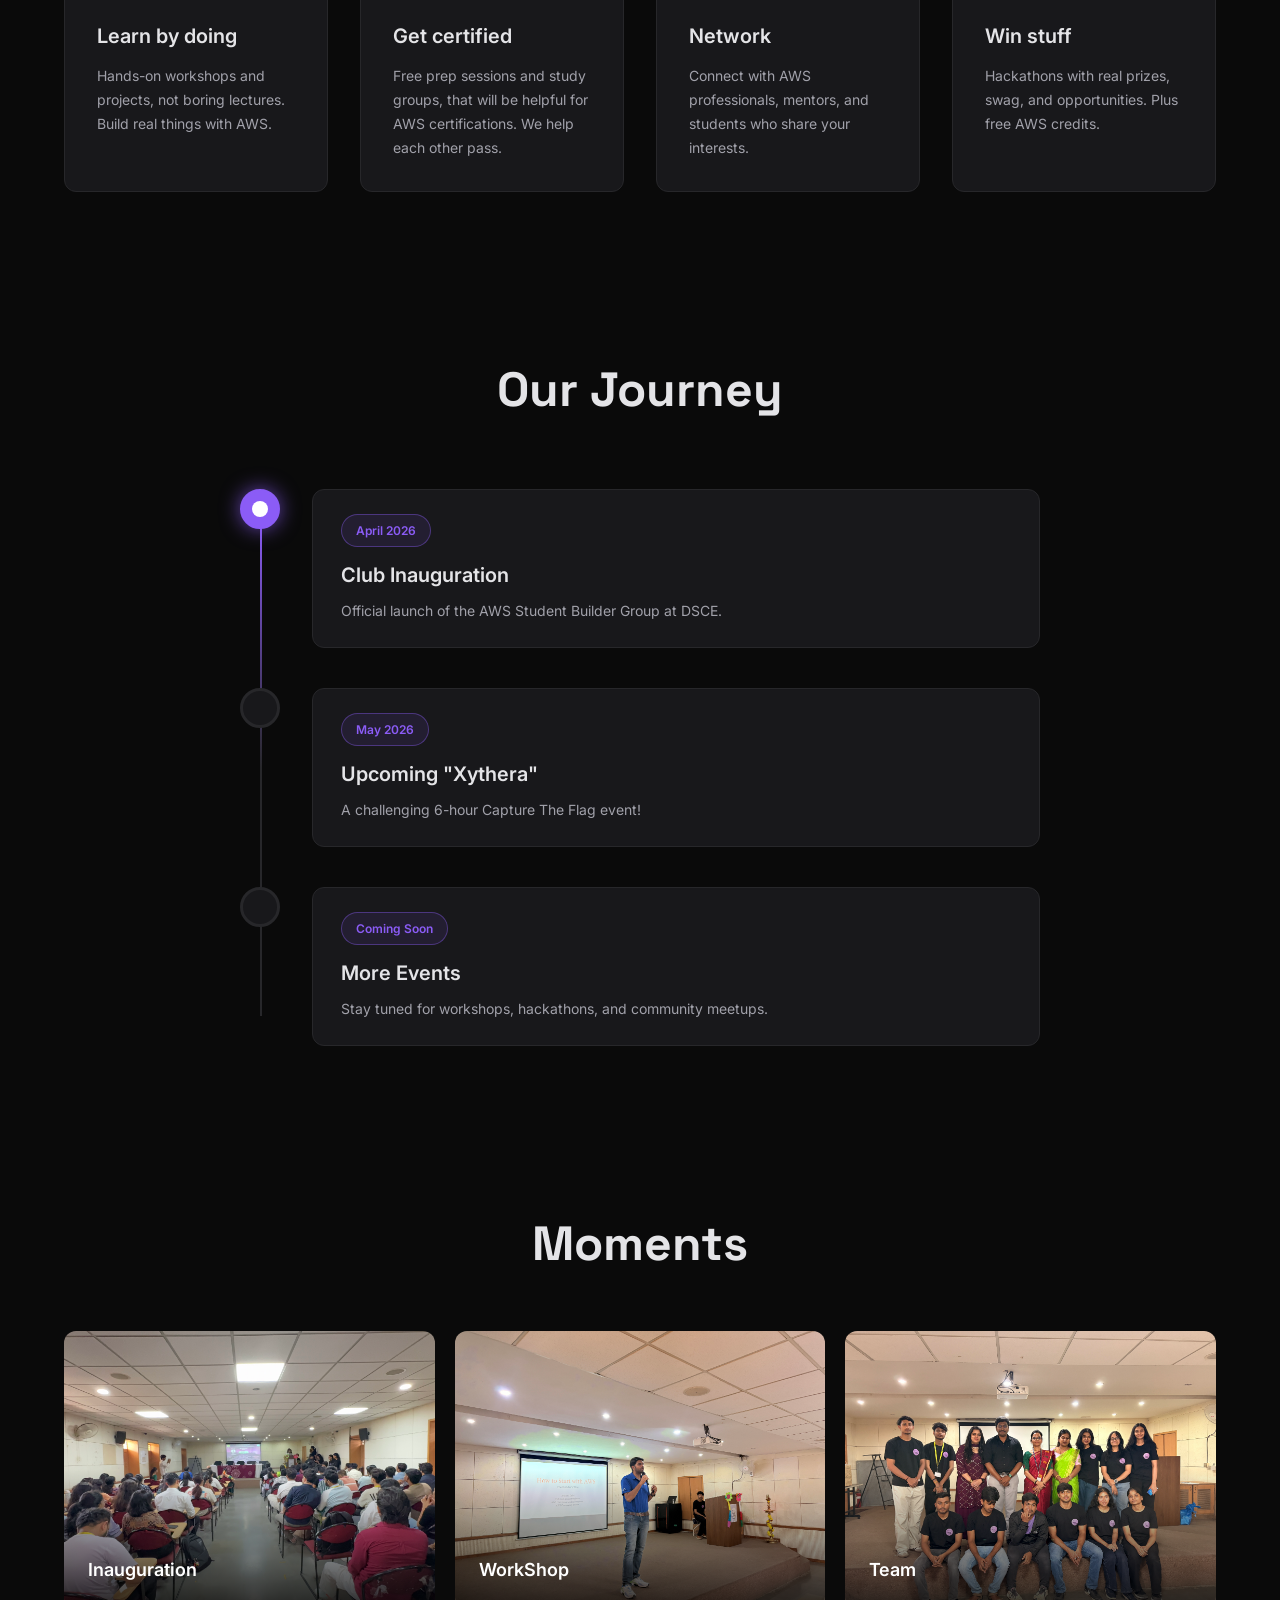
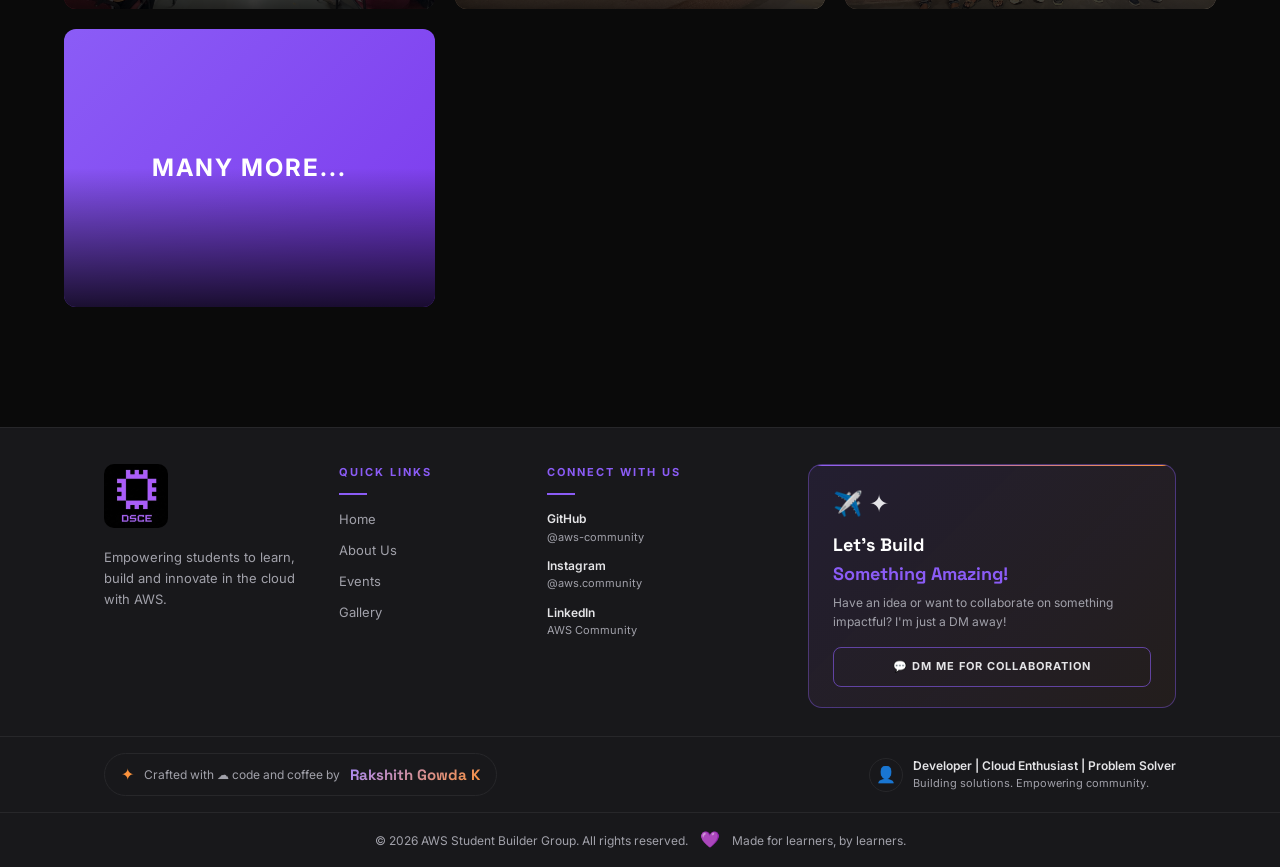
==== commit aa6fdc8a: "done" ====
--- a/index.html
+++ b/index.html
@@ -196,7 +196,7 @@
   <!-- NAV -->
   <nav class="nav">
     <a href="#home" class="logo">
-      <div class="e-square-logo">☁</div>
+      <img src="logo.jpg" style="width:40px;height:40px;border-radius:8px;object-fit:cover;">
       <span class="logo-text">AWS Student Builder Group</span>
     </a>
     <div class="nav-links">
@@ -253,12 +253,12 @@
       </div>
       <div class="cards">
         <div class="card reveal" style="transition-delay:0.15s">
-          <div class="card-icon">H</div>
+          <div class="card-icon">W</div>
           <h3>Workshops &amp; Events</h3>
           <p>We organize workshops, hackathons, and technical sessions that help students learn through practical experience.</p>
         </div>
         <div class="card reveal" style="transition-delay:0.2s">
-          <div class="card-icon">B</div>
+          <div class="card-icon">E</div>
           <h3>Emerging Technologies</h3>
           <p>Members explore domains like Cloud Computing, AI &amp; ML, Cybersecurity, IoT, and Blockchain Technology.</p>
         </div>
@@ -268,7 +268,7 @@
           <p>Casual hangouts to share projects and ideas.</p>
         </div>
         <div class="card reveal" style="transition-delay:0.3s">
-          <div class="card-icon">M</div>
+          <div class="card-icon">C</div>
           <h3>Collaborative Learning</h3>
           <p>We encourage teamwork, peer learning, and collaborative projects that reflect industry practices.</p>
         </div>
@@ -374,40 +374,30 @@
       </div>
     </section>
 
-    <!-- GALLERY -->
-    <section class="gallery" id="gallery">
+
+<section class="gallery" id="gallery">
       <h2>Moments</h2>
       <div class="gallery-grid">
-        <div class="gallery-item g1 reveal">
+        <div class="gallery-item reveal" style="background-image:url('1.JPG');background-size:cover;background-position:center;">
           <span>Inauguration</span>
         </div>
-        <div class="gallery-item g2 reveal" style="transition-delay:0.05s">
-          <span>Recruitment</span>
-        </div>
-        <div class="gallery-item g3 reveal" style="transition-delay:0.1s">
-          <span>Department</span>
-        </div>
-        <div class="gallery-item g4 reveal" style="transition-delay:0.15s">
+        <div class="gallery-item reveal" style="background-image:url('2.JPG');background-size:cover;background-position:center;transition-delay:0.05s">
+          <span>WorkShop</span>
+        </div>
+        <div class="gallery-item reveal" style="background-image:url('3.JPG');background-size:cover;background-position:center;transition-delay:0.1s">
           <span>Team</span>
         </div>
+        
         <div class="gallery-item many-more reveal" style="transition-delay:0.2s">
           <span>Many More...</span>
         </div>
-        <div class="gallery-item empty-slot reveal" style="transition-delay:0.25s">
-          <span>Add Image</span>
-        </div>
-        <div class="gallery-item empty-slot reveal" style="transition-delay:0.3s">
-          <span>Add Image</span>
-        </div>
-      </div>
-    </section>
-  </main>
-
+      </div>
+    </section>
   <!-- FOOTER -->
-  <footer class="footer">
+  <!-- <footer class="footer">
     <div class="footer-inner">
       <div class="footer-brand">
-        <div class="e-square-logo" style="width:32px;height:32px;font-size:16px">☁</div>
+        <img src="logo.jpg" style="width:40px;height:40px;border-radius:8px;object-fit:cover;">
         <span class="logo-text">AWS Student Builder Group</span>
       </div>
       <div class="footer-links">
@@ -416,8 +406,104 @@
         <a href="#">GitHub</a>
       </div>
     </div>
-    <div class="footer-copy">2026 AWS Student Builder Group</div>
-  </footer>
+    <div class="footer-copy">2026 AWS Student Builder Group</div> -->
+
+    <footer class="footer" style="padding:0;">
+
+  <!-- MAIN FOOTER -->
+  <div style="display:grid;grid-template-columns:0.8fr 0.7fr 0.9fr 1.4fr;gap:24px;max-width:1200px;margin:0 auto;padding:36px 5% 28px;align-items:start;">
+
+    <!-- LOGO + DESC -->
+    <div>
+      <img src="logo.jpg" style="width:64px;height:64px;object-fit:cover;border-radius:10px;margin-bottom:12px;">
+      <p style="color:#a1a1aa;font-size:13px;line-height:1.6;">Empowering students to learn, build and innovate in the cloud with AWS.</p>
+    </div>
+
+    <!-- QUICK LINKS -->
+    <div>
+      <p style="font-size:11px;font-weight:700;letter-spacing:2px;text-transform:uppercase;color:#8b5cf6;margin-bottom:12px;">Quick Links</p>
+      <div style="width:28px;height:2px;background:#8b5cf6;margin-bottom:14px;"></div>
+      <div style="display:flex;flex-direction:column;gap:10px;">
+        <a href="#home" style="color:#a1a1aa;text-decoration:none;font-size:13px;" onmouseover="this.style.color='#8b5cf6'" onmouseout="this.style.color='#a1a1aa'">Home</a>
+        <a href="#about" style="color:#a1a1aa;text-decoration:none;font-size:13px;" onmouseover="this.style.color='#8b5cf6'" onmouseout="this.style.color='#a1a1aa'">About Us</a>
+        <a href="#events" style="color:#a1a1aa;text-decoration:none;font-size:13px;" onmouseover="this.style.color='#8b5cf6'" onmouseout="this.style.color='#a1a1aa'">Events</a>
+        <a href="#gallery" style="color:#a1a1aa;text-decoration:none;font-size:13px;" onmouseover="this.style.color='#8b5cf6'" onmouseout="this.style.color='#a1a1aa'">Gallery</a>
+      </div>
+    </div>
+
+    <!-- CONNECT WITH US -->
+    <div>
+      <p style="font-size:11px;font-weight:700;letter-spacing:2px;text-transform:uppercase;color:#8b5cf6;margin-bottom:12px;">Connect With Us</p>
+      <div style="width:28px;height:2px;background:#8b5cf6;margin-bottom:14px;"></div>
+      <div style="display:flex;flex-direction:column;gap:10px;">
+        <a href="https://github.com/awssbg-dsce" style="color:#a1a1aa;text-decoration:none;font-size:13px;display:flex;align-items:center;gap:8px;" onmouseover="this.style.color='#8b5cf6'" onmouseout="this.style.color='#a1a1aa'">
+          <div><div style="color:#e4e4e7;font-weight:600;font-size:12px;">GitHub</div><div style="font-size:11px;">@aws-community</div></div>
+        </a>
+        <a href="https://www.instagram.com/aws_sbg_dsce?igsh=azJ2Z3ZnNXM2YWRn" style="color:#a1a1aa;text-decoration:none;font-size:13px;display:flex;align-items:center;gap:8px;" onmouseover="this.style.color='#8b5cf6'" onmouseout="this.style.color='#a1a1aa'">
+          <div><div style="color:#e4e4e7;font-weight:600;font-size:12px;">Instagram</div><div style="font-size:11px;">@aws.community</div></div>
+        </a>
+        <a href="https://www.linkedin.com/company/aws-cloud-club-dsce/?utm_source=ig&utm_medium=social&utm_content=link_in_bio&fbclid=PAb21jcAR_wyRleHRuA2FlbQIxMQBzcnRjBmFwcF9pZA81NjcwNjczNDMzNTI0MjcAAaexiKMW3u_cCpLw_rYHJEzn_MJxyfqMEQp4UCxCRfDCOEJLx1dBI9EGQmQ5SQ_aem_njmF1Ym6ZOZc5SSHitz9Bg" style="color:#a1a1aa;text-decoration:none;font-size:13px;display:flex;align-items:center;gap:8px;" onmouseover="this.style.color='#8b5cf6'" onmouseout="this.style.color='#a1a1aa'">
+          <div><div style="color:#e4e4e7;font-weight:600;font-size:12px;">LinkedIn</div><div style="font-size:11px;">AWS Community</div></div>
+        </a>
+      </div>
+    </div>
+
+    <!-- COLLAB CARD -->
+    <div style="background:linear-gradient(135deg,rgba(139,92,246,0.1),rgba(251,146,60,0.05));border:1px solid rgba(139,92,246,0.4);border-radius:14px;padding:20px 24px;position:relative;overflow:hidden;">
+      <div style="position:absolute;top:-1px;left:0;right:0;height:2px;background:linear-gradient(90deg,#8b5cf6,#fb923c);"></div>
+      <div style="font-size:24px;margin-bottom:8px;">✈️ ✦</div>
+      <h3 style="font-family:'Space Grotesk',sans-serif;font-size:18px;font-weight:700;color:#fff;margin-bottom:4px;">Let's Build<br><span style="color:#8b5cf6;">Something Amazing!</span></h3>
+      <p style="color:#a1a1aa;font-size:12px;line-height:1.6;margin-bottom:16px;">Have an idea or want to collaborate on something impactful? I'm just a DM away!</p>
+      <!-- <a href="mailto:erakshith001@gmail.com" style="display:flex;align-items:center;justify-content:center;gap:8px;background:transparent;border:1px solid rgba(139,92,246,0.6);color:#e4e4e7;text-decoration:none;font-size:11px;font-weight:700;letter-spacing:1px;text-transform:uppercase;padding:10px 16px;border-radius:8px;transition:all 0.3s;width:100%;box-sizing:border-box;"
+        onmouseover="this.style.background='rgba(139,92,246,0.2)';this.style.borderColor='#8b5cf6'"
+        onmouseout="this.style.background='transparent';this.style.borderColor='rgba(139,92,246,0.6)'">
+        💬 DM Me For Collaboration
+      </a> -->
+
+      <a 
+  href="mailto:rakshith001@gmail.com?subject=Collaboration%20Request&body=Hey%20Rakshith,%20I%20would%20like%20to%20collaborate%20with%20you."
+  style="display:flex;align-items:center;justify-content:center;gap:8px;background:transparent;border:1px solid rgba(139,92,246,0.6);color:#e4e4e7;text-decoration:none;font-size:11px;font-weight:700;letter-spacing:1px;text-transform:uppercase;padding:10px 16px;border-radius:8px;transition:all 0.3s;width:100%;box-sizing:border-box;"
+  onmouseover="this.style.background='rgba(139,92,246,0.2)';this.style.borderColor='#8b5cf6'"
+  onmouseout="this.style.background='transparent';this.style.borderColor='rgba(139,92,246,0.6)'"
+>
+  💬 DM Me For Collaboration
+</a>
+    </div>
+
+  </div>
+
+  <!-- DIVIDER -->
+  <div style="border-top:1px solid #27272a;"></div>
+
+  <!-- BUILT BY STRIP -->
+  <div style="max-width:1200px;margin:0 auto;padding:16px 5%;display:flex;align-items:center;justify-content:space-between;flex-wrap:wrap;gap:12px;">
+    <div style="display:flex;align-items:center;gap:10px;background:#18181b;border:1px solid #27272a;border-radius:50px;padding:8px 16px;">
+      <span style="color:#fb923c;">✦</span>
+      <span style="color:#a1a1aa;font-size:12px;">Crafted with ☁ code and coffee by</span>
+      <span style="font-family:'Space Grotesk',sans-serif;font-size:15px;font-weight:700;background:linear-gradient(135deg,#a78bfa,#fb923c);-webkit-background-clip:text;-webkit-text-fill-color:transparent;background-clip:text;">Rakshith Gowda K</span>
+    </div>
+    <div style="display:flex;align-items:center;gap:10px;">
+      <div style="width:34px;height:34px;background:#18181b;border:1px solid #27272a;border-radius:50%;display:flex;align-items:center;justify-content:center;font-size:16px;">👤</div>
+      <div>
+        <div style="color:#e4e4e7;font-size:12px;font-weight:600;">Developer | Cloud Enthusiast | Problem Solver</div>
+        <div style="color:#a1a1aa;font-size:11px;">Building solutions. Empowering community.</div>
+      </div>
+    </div>
+  </div>
+
+  <!-- DIVIDER -->
+  <div style="border-top:1px solid #27272a;"></div>
+
+  <!-- COPYRIGHT -->
+  <div style="text-align:center;padding:14px;display:flex;align-items:center;justify-content:center;gap:12px;flex-wrap:wrap;">
+    <span style="color:#a1a1aa;font-size:12px;">© 2026 AWS Student Builder Group. All rights reserved.</span>
+    <span style="color:#8b5cf6;">💜</span>
+    <span style="color:#a1a1aa;font-size:12px;">Made for learners, by learners.</span>
+  </div>
+
+</footer>
+<!-- 
+  </footer> -->
 </div>
 
 <script>
